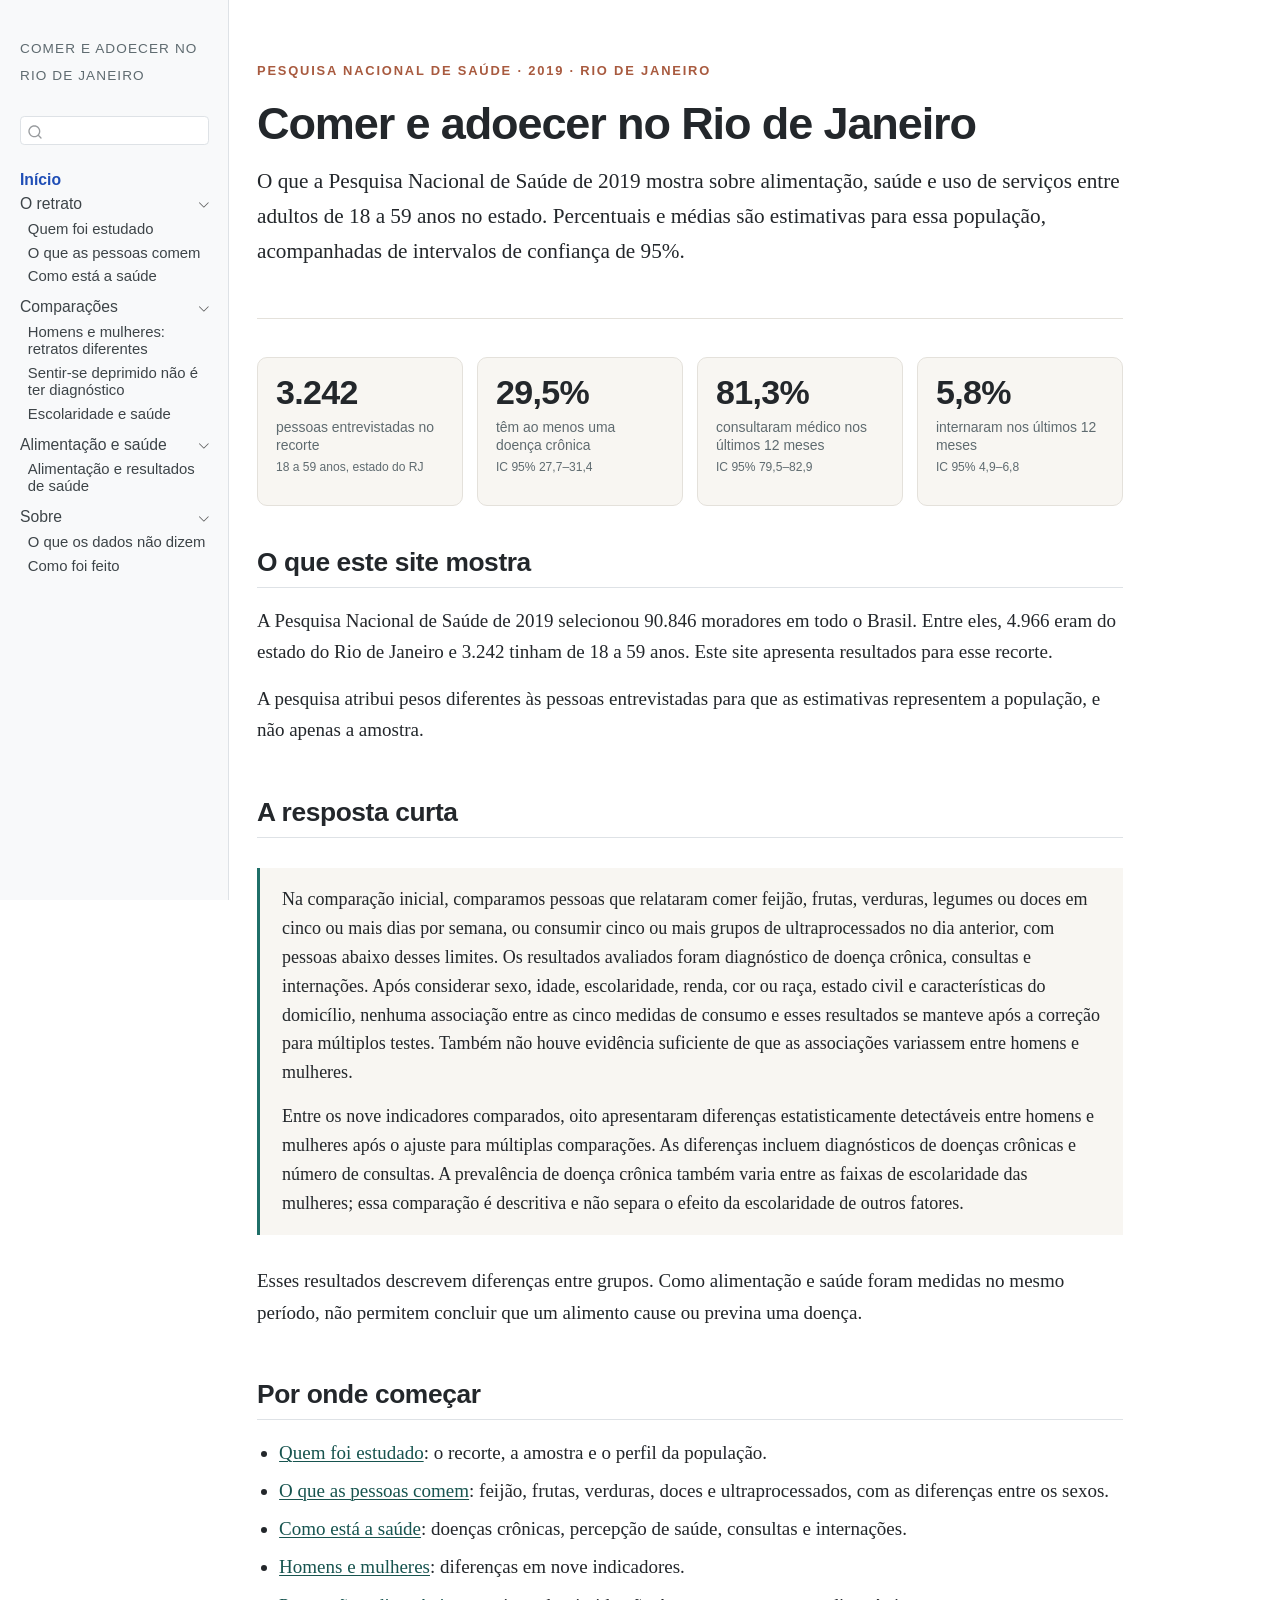
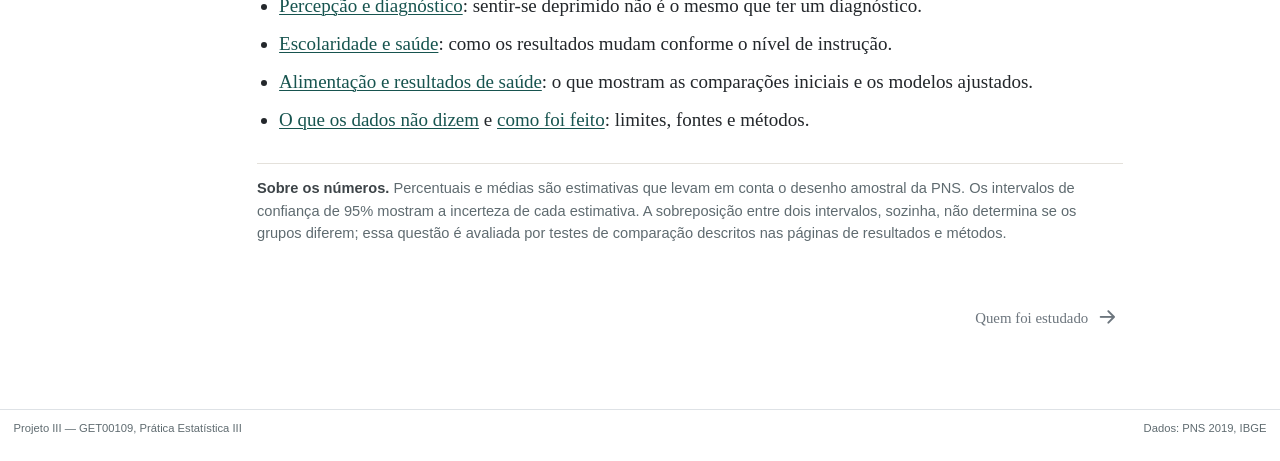
==== index.html @ d0569495 "Built site for gh-pages" ====
<!DOCTYPE html>
<html xmlns="http://www.w3.org/1999/xhtml" lang="pt-BR" xml:lang="pt-BR"><head>

<meta charset="utf-8">
<meta name="generator" content="quarto-1.10.18">

<meta name="viewport" content="width=device-width, initial-scale=1.0, user-scalable=yes">


<title>Comer e adoecer no Rio de Janeiro</title>
<style>
/* Default styles provided by pandoc.
** See https://pandoc.org/MANUAL.html#variables-for-html for config info.
*/
span.smallcaps{font-variant: small-caps;}
div.columns{display: flex; gap: 1.5em;}
div.column{flex: auto;}
@media screen {
div.columns{gap: min(4vw, 1.5em);}
div.column{overflow-x: auto;}
}
div.hanging-indent{margin-left: 1.5em; text-indent: -1.5em;}
ul.task-list{list-style: none;}
ul.task-list li input[type="checkbox"] {
  width: 0.8em;
  margin: 0 0.8em 0.2em -1em; /* quarto-specific, see https://github.com/quarto-dev/quarto-cli/issues/4556 */ 
  vertical-align: middle;
}
</style>


<script src="site_libs/quarto-nav/quarto-nav.js"></script>
<script src="site_libs/quarto-nav/headroom.min.js"></script>
<script src="site_libs/clipboard/clipboard.min.js"></script>
<script src="site_libs/quarto-search/autocomplete.umd.js"></script>
<script src="site_libs/quarto-search/fuse.min.js"></script>
<script src="site_libs/quarto-search/quarto-search.js"></script>
<meta name="quarto:offset" content="./">
<link href="./quem-foi-estudado.html" rel="next">
<script src="site_libs/quarto-html/quarto.js" type="module"></script>
<script src="site_libs/quarto-html/tabsets/tabsets.js" type="module"></script>
<script src="site_libs/quarto-html/popper.min.js"></script>
<script src="site_libs/quarto-html/tippy.umd.min.js"></script>
<script src="site_libs/quarto-html/anchor.min.js"></script>
<link href="site_libs/quarto-html/tippy.css" rel="stylesheet">
<link href="site_libs/quarto-html/quarto-syntax-highlighting-64a204ab8560d761af7679ceaba22944.css" rel="stylesheet" id="quarto-text-highlighting-styles">
<script src="site_libs/bootstrap/bootstrap.min.js"></script>
<link href="site_libs/bootstrap/bootstrap-icons.css" rel="stylesheet">
<link href="site_libs/bootstrap/bootstrap-2c353fb1ee9795f3e46801e7bd733d82.min.css" rel="stylesheet" append-hash="true" id="quarto-bootstrap" data-mode="light">
<script id="quarto-search-options" type="application/json">{
  "location": "sidebar",
  "copy-button": false,
  "collapse-after": 3,
  "panel-placement": "start",
  "type": "textbox",
  "limit": 50,
  "keyboard-shortcut": [
    "f",
    "/",
    "s"
  ],
  "show-item-context": false,
  "language": {
    "search-no-results-text": "Nenhum resultado",
    "search-matching-documents-text": "documentos correspondentes",
    "search-copy-link-title": "Copiar link para a busca",
    "search-hide-matches-text": "Esconder correspondências adicionais",
    "search-more-match-text": "mais correspondência neste documento",
    "search-more-matches-text": "mais correspondências neste documento",
    "search-clear-button-title": "Limpar",
    "search-text-placeholder": "",
    "search-detached-cancel-button-title": "Cancelar",
    "search-submit-button-title": "Enviar",
    "search-label": "Procurar"
  }
}</script>
<style>html{ scroll-behavior: smooth; }</style>
<style>#title-block-header { display: none; }</style>
<meta name="description" content="Resultados da PNS 2019 para adultos de 18 a 59 anos no Rio de Janeiro, em linguagem acessível.">
<meta property="og:title" content="Comer e adoecer no Rio de Janeiro">
<meta property="og:description" content="O que a Pesquisa Nacional de Saúde de 2019 mostra sobre alimentação, doenças e uso de serviços entre adultos de 18 a 59 anos no estado do Rio de Janeiro.">
<meta property="og:type" content="website">
<meta property="og:url" content="https://grugg8.github.io/saude-e-alimentacao-rj/">


<link rel="stylesheet" href="styles.css">
</head>

<body class="nav-sidebar docked fullcontent quarto-light">

<div id="quarto-search-results"></div>
  <header id="quarto-header" class="headroom fixed-top">
  <nav class="quarto-secondary-nav">
    <div class="container-fluid d-flex">
      <button type="button" class="quarto-btn-toggle btn" data-bs-toggle="collapse" role="button" data-bs-target=".quarto-sidebar-collapse-item" aria-controls="quarto-sidebar" aria-expanded="false" aria-label="Alternar barra lateral" onclick="if (window.quartoToggleHeadroom) { window.quartoToggleHeadroom(); }">
        <i class="bi bi-layout-text-sidebar-reverse"></i>
      </button>
        <a class="flex-grow-1 no-decor" role="navigation" data-bs-toggle="collapse" data-bs-target=".quarto-sidebar-collapse-item" aria-controls="quarto-sidebar" aria-expanded="false" aria-label="Alternar barra lateral" onclick="if (window.quartoToggleHeadroom) { window.quartoToggleHeadroom(); }">      
          <h1 class="quarto-secondary-nav-title">Comer e adoecer no Rio de Janeiro</h1>
        </a>     
      <button type="button" class="btn quarto-search-button" aria-label="Procurar" onclick="window.quartoOpenSearch();">
        <i class="bi bi-search"></i>
      </button>
    </div>
  </nav>
</header>
<!-- content -->
<div id="quarto-content" class="quarto-container page-columns page-rows-contents page-layout-article">
<!-- sidebar -->
  <nav id="quarto-sidebar" class="sidebar collapse collapse-horizontal quarto-sidebar-collapse-item sidebar-navigation docked overflow-auto">
    <div class="pt-lg-2 mt-2 text-left sidebar-header">
    <div class="sidebar-title mb-0 py-0">
      <a href="./">Comer e adoecer no Rio de Janeiro</a> 
    </div>
      </div>
        <div class="mt-2 flex-shrink-0 align-items-center">
        <div class="sidebar-search">
        <div id="quarto-search" class="" title="Procurar"></div>
        </div>
        </div>
    <div class="sidebar-menu-container"> 
    <ul class="list-unstyled mt-1">
        <li class="sidebar-item">
  <div class="sidebar-item-container"> 
  <a href="./index.html" class="sidebar-item-text sidebar-link active">
 <span class="menu-text">Início</span></a>
  </div>
</li>
        <li class="sidebar-item sidebar-item-section">
      <div class="sidebar-item-container"> 
            <a class="sidebar-item-text sidebar-link text-start" data-bs-toggle="collapse" data-bs-target="#quarto-sidebar-section-1" role="navigation" aria-expanded="true">
 <span class="menu-text">O retrato</span></a>
          <a class="sidebar-item-toggle text-start" data-bs-toggle="collapse" data-bs-target="#quarto-sidebar-section-1" role="navigation" aria-expanded="true" aria-label="Alternar seção">
            <i class="bi bi-chevron-right ms-2"></i>
          </a> 
      </div>
      <ul id="quarto-sidebar-section-1" class="collapse list-unstyled sidebar-section depth1 show">  
          <li class="sidebar-item">
  <div class="sidebar-item-container"> 
  <a href="./quem-foi-estudado.html" class="sidebar-item-text sidebar-link">
 <span class="menu-text">Quem foi estudado</span></a>
  </div>
</li>
          <li class="sidebar-item">
  <div class="sidebar-item-container"> 
  <a href="./alimentacao.html" class="sidebar-item-text sidebar-link">
 <span class="menu-text">O que as pessoas comem</span></a>
  </div>
</li>
          <li class="sidebar-item">
  <div class="sidebar-item-container"> 
  <a href="./saude.html" class="sidebar-item-text sidebar-link">
 <span class="menu-text">Como está a saúde</span></a>
  </div>
</li>
      </ul>
  </li>
        <li class="sidebar-item sidebar-item-section">
      <div class="sidebar-item-container"> 
            <a class="sidebar-item-text sidebar-link text-start" data-bs-toggle="collapse" data-bs-target="#quarto-sidebar-section-2" role="navigation" aria-expanded="true">
 <span class="menu-text">Comparações</span></a>
          <a class="sidebar-item-toggle text-start" data-bs-toggle="collapse" data-bs-target="#quarto-sidebar-section-2" role="navigation" aria-expanded="true" aria-label="Alternar seção">
            <i class="bi bi-chevron-right ms-2"></i>
          </a> 
      </div>
      <ul id="quarto-sidebar-section-2" class="collapse list-unstyled sidebar-section depth1 show">  
          <li class="sidebar-item">
  <div class="sidebar-item-container"> 
  <a href="./homens-mulheres.html" class="sidebar-item-text sidebar-link">
 <span class="menu-text">Homens e mulheres: retratos diferentes</span></a>
  </div>
</li>
          <li class="sidebar-item">
  <div class="sidebar-item-container"> 
  <a href="./percepcao.html" class="sidebar-item-text sidebar-link">
 <span class="menu-text">Sentir-se deprimido não é ter diagnóstico</span></a>
  </div>
</li>
          <li class="sidebar-item">
  <div class="sidebar-item-container"> 
  <a href="./desigualdade.html" class="sidebar-item-text sidebar-link">
 <span class="menu-text">Escolaridade e saúde</span></a>
  </div>
</li>
      </ul>
  </li>
        <li class="sidebar-item sidebar-item-section">
      <div class="sidebar-item-container"> 
            <a class="sidebar-item-text sidebar-link text-start" data-bs-toggle="collapse" data-bs-target="#quarto-sidebar-section-3" role="navigation" aria-expanded="true">
 <span class="menu-text">Alimentação e saúde</span></a>
          <a class="sidebar-item-toggle text-start" data-bs-toggle="collapse" data-bs-target="#quarto-sidebar-section-3" role="navigation" aria-expanded="true" aria-label="Alternar seção">
            <i class="bi bi-chevron-right ms-2"></i>
          </a> 
      </div>
      <ul id="quarto-sidebar-section-3" class="collapse list-unstyled sidebar-section depth1 show">  
          <li class="sidebar-item">
  <div class="sidebar-item-container"> 
  <a href="./alimentacao-e-saude.html" class="sidebar-item-text sidebar-link">
 <span class="menu-text">Alimentação e resultados de saúde</span></a>
  </div>
</li>
      </ul>
  </li>
        <li class="sidebar-item sidebar-item-section">
      <div class="sidebar-item-container"> 
            <a class="sidebar-item-text sidebar-link text-start" data-bs-toggle="collapse" data-bs-target="#quarto-sidebar-section-4" role="navigation" aria-expanded="true">
 <span class="menu-text">Sobre</span></a>
          <a class="sidebar-item-toggle text-start" data-bs-toggle="collapse" data-bs-target="#quarto-sidebar-section-4" role="navigation" aria-expanded="true" aria-label="Alternar seção">
            <i class="bi bi-chevron-right ms-2"></i>
          </a> 
      </div>
      <ul id="quarto-sidebar-section-4" class="collapse list-unstyled sidebar-section depth1 show">  
          <li class="sidebar-item">
  <div class="sidebar-item-container"> 
  <a href="./limites.html" class="sidebar-item-text sidebar-link">
 <span class="menu-text">O que os dados não dizem</span></a>
  </div>
</li>
          <li class="sidebar-item">
  <div class="sidebar-item-container"> 
  <a href="./metodos.html" class="sidebar-item-text sidebar-link">
 <span class="menu-text">Como foi feito</span></a>
  </div>
</li>
      </ul>
  </li>
    </ul>
    </div>
</nav>
<div id="quarto-sidebar-glass" class="quarto-sidebar-collapse-item" data-bs-toggle="collapse" data-bs-target=".quarto-sidebar-collapse-item"></div>
<!-- margin-sidebar -->
    
<!-- main -->
<main class="content" id="quarto-document-content">

<header id="title-block-header" class="quarto-title-block default">
<div class="quarto-title">
<h1 class="title d-none d-lg-block">Comer e adoecer no Rio de Janeiro</h1>
</div>



<div class="quarto-title-meta">

    
  
    
  </div>
  


</header>


<div class="hero">
<p><span class="kicker">Pesquisa Nacional de Saúde · 2019 · Rio de Janeiro</span></p>
<section id="comer-e-adoecer-no-rio-de-janeiro" class="level1">
<h1>Comer e adoecer no Rio de Janeiro</h1>
<p><span class="lead">O que a Pesquisa Nacional de Saúde de 2019 mostra sobre alimentação, saúde e uso de serviços entre adultos de 18 a 59 anos no estado. Percentuais e médias são estimativas para essa população, acompanhadas de intervalos de confiança de 95%.</span></p>
</section>
</div>
<div class="cartoes">
<div class="cartao">
<p><span class="valor">3.242</span> <span class="rotulo">pessoas entrevistadas no recorte</span> <span class="fonte">18 a 59 anos, estado do RJ</span></p>
</div>
<div class="cartao">
<p><span class="valor">29,5%</span> <span class="rotulo">têm ao menos uma doença crônica</span> <span class="fonte">IC 95% 27,7–31,4</span></p>
</div>
<div class="cartao">
<p><span class="valor">81,3%</span> <span class="rotulo">consultaram médico nos últimos 12 meses</span> <span class="fonte">IC 95% 79,5–82,9</span></p>
</div>
<div class="cartao">
<p><span class="valor">5,8%</span> <span class="rotulo">internaram nos últimos 12 meses</span> <span class="fonte">IC 95% 4,9–6,8</span></p>
</div>
</div>
<section id="o-que-este-site-mostra" class="level2">
<h2 class="anchored" data-anchor-id="o-que-este-site-mostra">O que este site mostra</h2>
<p>A Pesquisa Nacional de Saúde de 2019 selecionou 90.846 moradores em todo o Brasil. Entre eles, 4.966 eram do estado do Rio de Janeiro e 3.242 tinham de 18 a 59 anos. Este site apresenta resultados para esse recorte.</p>
<p>A pesquisa atribui pesos diferentes às pessoas entrevistadas para que as estimativas representem a população, e não apenas a amostra.</p>
</section>
<section id="a-resposta-curta" class="level2">
<h2 class="anchored" data-anchor-id="a-resposta-curta">A resposta curta</h2>
<div class="destaque">
<p>Na comparação inicial, comparamos pessoas que relataram comer feijão, frutas, verduras, legumes ou doces em cinco ou mais dias por semana, ou consumir cinco ou mais grupos de ultraprocessados no dia anterior, com pessoas abaixo desses limites. Os resultados avaliados foram diagnóstico de doença crônica, consultas e internações. Após considerar sexo, idade, escolaridade, renda, cor ou raça, estado civil e características do domicílio, nenhuma associação entre as cinco medidas de consumo e esses resultados se manteve após a correção para múltiplos testes. Também não houve evidência suficiente de que as associações variassem entre homens e mulheres.</p>
<p>Entre os nove indicadores comparados, oito apresentaram diferenças estatisticamente detectáveis entre homens e mulheres após o ajuste para múltiplas comparações. As diferenças incluem diagnósticos de doenças crônicas e número de consultas. A prevalência de doença crônica também varia entre as faixas de escolaridade das mulheres; essa comparação é descritiva e não separa o efeito da escolaridade de outros fatores.</p>
</div>
<p>Esses resultados descrevem diferenças entre grupos. Como alimentação e saúde foram medidas no mesmo período, não permitem concluir que um alimento cause ou previna uma doença.</p>
</section>
<section id="por-onde-começar" class="level2">
<h2 class="anchored" data-anchor-id="por-onde-começar">Por onde começar</h2>
<ul>
<li><strong><a href="./quem-foi-estudado.html">Quem foi estudado</a></strong>: o recorte, a amostra e o perfil da população.</li>
<li><strong><a href="./alimentacao.html">O que as pessoas comem</a></strong>: feijão, frutas, verduras, doces e ultraprocessados, com as diferenças entre os sexos.</li>
<li><strong><a href="./saude.html">Como está a saúde</a></strong>: doenças crônicas, percepção de saúde, consultas e internações.</li>
<li><strong><a href="./homens-mulheres.html">Homens e mulheres</a></strong>: diferenças em nove indicadores.</li>
<li><strong><a href="./percepcao.html">Percepção e diagnóstico</a></strong>: sentir-se deprimido não é o mesmo que ter um diagnóstico.</li>
<li><strong><a href="./desigualdade.html">Escolaridade e saúde</a></strong>: como os resultados mudam conforme o nível de instrução.</li>
<li><strong><a href="./alimentacao-e-saude.html">Alimentação e resultados de saúde</a></strong>: o que mostram as comparações iniciais e os modelos ajustados.</li>
<li><strong><a href="./limites.html">O que os dados não dizem</a></strong> e <strong><a href="./metodos.html">como foi feito</a></strong>: limites, fontes e métodos.</li>
</ul>
<div class="nota">
<p><strong>Sobre os números.</strong> Percentuais e médias são estimativas que levam em conta o desenho amostral da PNS. Os intervalos de confiança de 95% mostram a incerteza de cada estimativa. A sobreposição entre dois intervalos, sozinha, não determina se os grupos diferem; essa questão é avaliada por testes de comparação descritos nas páginas de resultados e métodos.</p>
</div>


</section>

</main> <!-- /main -->
<script id="quarto-html-after-body" type="application/javascript">
  window.document.addEventListener("DOMContentLoaded", function (event) {
    const icon = "";
    const anchorJS = new window.AnchorJS();
    anchorJS.options = {
      placement: 'right',
      icon: icon
    };
    anchorJS.add('.anchored');
    const isCodeAnnotation = (el) => {
      for (const clz of el.classList) {
        if (clz.startsWith('code-annotation-')) {                     
          return true;
        }
      }
      return false;
    }
    const onCopySuccess = function(e) {
      // button target
      const button = e.trigger;
      // don't keep focus
      button.blur();
      // flash "checked"
      button.classList.add('code-copy-button-checked');
      var currentTitle = button.getAttribute("title");
      button.setAttribute("title", "Copiada");
      let tooltip;
      if (window.bootstrap) {
        button.setAttribute("data-bs-toggle", "tooltip");
        button.setAttribute("data-bs-placement", "left");
        button.setAttribute("data-bs-title", "Copiada");
        tooltip = new bootstrap.Tooltip(button, 
          { trigger: "manual", 
            customClass: "code-copy-button-tooltip",
            offset: [0, -8]});
        tooltip.show();    
      }
      setTimeout(function() {
        if (tooltip) {
          tooltip.hide();
          button.removeAttribute("data-bs-title");
          button.removeAttribute("data-bs-toggle");
          button.removeAttribute("data-bs-placement");
        }
        button.setAttribute("title", currentTitle);
        button.classList.remove('code-copy-button-checked');
      }, 1000);
      // clear code selection
      e.clearSelection();
    }
    const getTextToCopy = function(trigger) {
      const outerScaffold = trigger.parentElement.cloneNode(true);
      const codeEl = outerScaffold.querySelector('code');
      for (const childEl of codeEl.children) {
        if (isCodeAnnotation(childEl)) {
          childEl.remove();
        }
      }
      return codeEl.innerText;
    }
    const clipboard = new window.ClipboardJS('.code-copy-button:not([data-in-quarto-modal])', {
      text: getTextToCopy
    });
    clipboard.on('success', onCopySuccess);
    if (window.document.getElementById('quarto-embedded-source-code-modal')) {
      const clipboardModal = new window.ClipboardJS('.code-copy-button[data-in-quarto-modal]', {
        text: getTextToCopy,
        container: window.document.getElementById('quarto-embedded-source-code-modal')
      });
      clipboardModal.on('success', onCopySuccess);
    }
      var localhostRegex = new RegExp(/^(?:http|https):\/\/localhost\:?[0-9]*\//);
      var mailtoRegex = new RegExp(/^mailto:/);
        var filterRegex = new RegExp("https:\/\/grugg8\.github\.io\/saude-e-alimentacao-rj\/");
      var isInternal = (href) => {
          return filterRegex.test(href) || localhostRegex.test(href) || mailtoRegex.test(href);
      }
      // Inspect non-navigation links and adorn them if external
     var links = window.document.querySelectorAll('a[href]:not(.nav-link):not(.navbar-brand):not(.toc-action):not(.sidebar-link):not(.sidebar-item-toggle):not(.pagination-link):not(.no-external):not([aria-hidden]):not(.dropdown-item):not(.quarto-navigation-tool):not(.about-link)');
      for (var i=0; i<links.length; i++) {
        const link = links[i];
        if (!isInternal(link.href)) {
          // undo the damage that might have been done by quarto-nav.js in the case of
          // links that we want to consider external
          if (link.dataset.originalHref !== undefined) {
            link.href = link.dataset.originalHref;
          }
            // target, if specified
            link.setAttribute("target", "_blank");
            if (link.getAttribute("rel") === null) {
              link.setAttribute("rel", "noopener");
            }
        }
      }
    function tippyHover(el, contentFn, onTriggerFn, onUntriggerFn) {
      const config = {
        allowHTML: true,
        maxWidth: 500,
        delay: 100,
        arrow: false,
        appendTo: function(el) {
            return el.parentElement;
        },
        interactive: true,
        interactiveBorder: 10,
        theme: 'quarto',
        placement: 'bottom-start',
      };
      if (contentFn) {
        config.content = contentFn;
      }
      if (onTriggerFn) {
        config.onTrigger = onTriggerFn;
      }
      if (onUntriggerFn) {
        config.onUntrigger = onUntriggerFn;
      }
      window.tippy(el, config); 
    }
    const noterefs = window.document.querySelectorAll('a[role="doc-noteref"]');
    for (var i=0; i<noterefs.length; i++) {
      const ref = noterefs[i];
      tippyHover(ref, function() {
        // use id or data attribute instead here
        let href = ref.getAttribute('data-footnote-href') || ref.getAttribute('href');
        try { href = new URL(href).hash; } catch {}
        const id = href.replace(/^#\/?/, "");
        const note = window.document.getElementById(id);
        if (note) {
          return note.innerHTML;
        } else {
          return "";
        }
      });
    }
    const xrefs = window.document.querySelectorAll('a.quarto-xref');
    const processXRef = (id, note) => {
      // Strip column container classes
      const stripColumnClz = (el) => {
        el.classList.remove("page-full", "page-columns");
        if (el.children) {
          for (const child of el.children) {
            stripColumnClz(child);
          }
        }
      }
      stripColumnClz(note)
      if (id === null || id.startsWith('sec-')) {
        // Special case sections, only their first couple elements
        const container = document.createElement("div");
        if (note.children && note.children.length > 2) {
          container.appendChild(note.children[0].cloneNode(true));
          for (let i = 1; i < note.children.length; i++) {
            const child = note.children[i];
            if (child.tagName === "P" && child.innerText === "") {
              continue;
            } else {
              container.appendChild(child.cloneNode(true));
              break;
            }
          }
          if (window.Quarto?.typesetMath) {
            window.Quarto.typesetMath(container);
          }
          return container.innerHTML
        } else {
          if (window.Quarto?.typesetMath) {
            window.Quarto.typesetMath(note);
          }
          return note.innerHTML;
        }
      } else {
        // Remove any anchor links if they are present
        const anchorLink = note.querySelector('a.anchorjs-link');
        if (anchorLink) {
          anchorLink.remove();
        }
        if (window.Quarto?.typesetMath) {
          window.Quarto.typesetMath(note);
        }
        if (note.classList.contains("callout")) {
          return note.outerHTML;
        } else {
          return note.innerHTML;
        }
      }
    }
    for (var i=0; i<xrefs.length; i++) {
      const xref = xrefs[i];
      tippyHover(xref, undefined, function(instance) {
        instance.disable();
        let url = xref.getAttribute('href');
        let hash = undefined; 
        if (url.startsWith('#')) {
          hash = url;
        } else {
          try { hash = new URL(url).hash; } catch {}
        }
        if (hash) {
          const id = hash.replace(/^#\/?/, "");
          const note = window.document.getElementById(id);
          if (note !== null) {
            try {
              const html = processXRef(id, note.cloneNode(true));
              instance.setContent(html);
            } finally {
              instance.enable();
              instance.show();
            }
          } else {
            // See if we can fetch this
            fetch(url.split('#')[0])
            .then(res => res.text())
            .then(html => {
              const parser = new DOMParser();
              const htmlDoc = parser.parseFromString(html, "text/html");
              const note = htmlDoc.getElementById(id);
              if (note !== null) {
                const html = processXRef(id, note);
                instance.setContent(html);
              } 
            }).finally(() => {
              instance.enable();
              instance.show();
            });
          }
        } else {
          // See if we can fetch a full url (with no hash to target)
          // This is a special case and we should probably do some content thinning / targeting
          fetch(url)
          .then(res => res.text())
          .then(html => {
            const parser = new DOMParser();
            const htmlDoc = parser.parseFromString(html, "text/html");
            const note = htmlDoc.querySelector('main.content');
            if (note !== null) {
              // This should only happen for chapter cross references
              // (since there is no id in the URL)
              // remove the first header
              if (note.children.length > 0 && note.children[0].tagName === "HEADER") {
                note.children[0].remove();
              }
              const html = processXRef(null, note);
              instance.setContent(html);
            } 
          }).finally(() => {
            instance.enable();
            instance.show();
          });
        }
      }, function(instance) {
      });
    }
        let selectedAnnoteEl;
        const selectorForAnnotation = ( cell, annotation) => {
          let cellAttr = 'data-code-cell="' + cell + '"';
          let lineAttr = 'data-code-annotation="' +  annotation + '"';
          const selector = 'span[' + cellAttr + '][' + lineAttr + ']';
          return selector;
        }
        const selectCodeLines = (annoteEl) => {
          const doc = window.document;
          const targetCell = annoteEl.getAttribute("data-target-cell");
          const targetAnnotation = annoteEl.getAttribute("data-target-annotation");
          const annoteSpan = window.document.querySelector(selectorForAnnotation(targetCell, targetAnnotation));
          const lines = annoteSpan.getAttribute("data-code-lines").split(",");
          const lineIds = lines.map((line) => {
            return targetCell + "-" + line;
          })
          let top = null;
          let height = null;
          let parent = null;
          if (lineIds.length > 0) {
              //compute the position of the single el (top and bottom and make a div)
              const el = window.document.getElementById(lineIds[0]);
              top = el.offsetTop;
              height = el.offsetHeight;
              parent = el.parentElement.parentElement;
            if (lineIds.length > 1) {
              const lastEl = window.document.getElementById(lineIds[lineIds.length - 1]);
              const bottom = lastEl.offsetTop + lastEl.offsetHeight;
              height = bottom - top;
            }
            if (top !== null && height !== null && parent !== null) {
              // cook up a div (if necessary) and position it 
              let div = window.document.getElementById("code-annotation-line-highlight");
              if (div === null) {
                div = window.document.createElement("div");
                div.setAttribute("id", "code-annotation-line-highlight");
                div.style.position = 'absolute';
                parent.appendChild(div);
              }
              div.style.top = top - 2 + "px";
              div.style.height = height + 4 + "px";
              div.style.left = 0;
              let gutterDiv = window.document.getElementById("code-annotation-line-highlight-gutter");
              if (gutterDiv === null) {
                gutterDiv = window.document.createElement("div");
                gutterDiv.setAttribute("id", "code-annotation-line-highlight-gutter");
                gutterDiv.style.position = 'absolute';
                const codeCell = window.document.getElementById(targetCell);
                const gutter = codeCell.querySelector('.code-annotation-gutter');
                gutter.appendChild(gutterDiv);
              }
              gutterDiv.style.top = top - 2 + "px";
              gutterDiv.style.height = height + 4 + "px";
            }
            selectedAnnoteEl = annoteEl;
          }
        };
        const unselectCodeLines = () => {
          const elementsIds = ["code-annotation-line-highlight", "code-annotation-line-highlight-gutter"];
          elementsIds.forEach((elId) => {
            const div = window.document.getElementById(elId);
            if (div) {
              div.remove();
            }
          });
          selectedAnnoteEl = undefined;
        };
          // Handle positioning of the toggle
      window.addEventListener(
        "resize",
        throttle(() => {
          elRect = undefined;
          if (selectedAnnoteEl) {
            selectCodeLines(selectedAnnoteEl);
          }
        }, 10)
      );
      function throttle(fn, ms) {
      let throttle = false;
      let timer;
        return (...args) => {
          if(!throttle) { // first call gets through
              fn.apply(this, args);
              throttle = true;
          } else { // all the others get throttled
              if(timer) clearTimeout(timer); // cancel #2
              timer = setTimeout(() => {
                fn.apply(this, args);
                timer = throttle = false;
              }, ms);
          }
        };
      }
        // Attach click handler to the DT
        const annoteDls = window.document.querySelectorAll('dt[data-target-cell]');
        for (const annoteDlNode of annoteDls) {
          annoteDlNode.addEventListener('click', (event) => {
            const clickedEl = event.target;
            if (clickedEl !== selectedAnnoteEl) {
              unselectCodeLines();
              const activeEl = window.document.querySelector('dt[data-target-cell].code-annotation-active');
              if (activeEl) {
                activeEl.classList.remove('code-annotation-active');
              }
              selectCodeLines(clickedEl);
              clickedEl.classList.add('code-annotation-active');
            } else {
              // Unselect the line
              unselectCodeLines();
              clickedEl.classList.remove('code-annotation-active');
            }
          });
        }
    const findCites = (el) => {
      const parentEl = el.parentElement;
      if (parentEl) {
        const cites = parentEl.dataset.cites;
        if (cites) {
          return {
            el,
            cites: cites.split(' ')
          };
        } else {
          return findCites(el.parentElement)
        }
      } else {
        return undefined;
      }
    };
    var bibliorefs = window.document.querySelectorAll('a[role="doc-biblioref"]');
    for (var i=0; i<bibliorefs.length; i++) {
      const ref = bibliorefs[i];
      const citeInfo = findCites(ref);
      if (citeInfo) {
        tippyHover(citeInfo.el, function() {
          var popup = window.document.createElement('div');
          citeInfo.cites.forEach(function(cite) {
            var citeDiv = window.document.createElement('div');
            citeDiv.classList.add('hanging-indent');
            citeDiv.classList.add('csl-entry');
            var biblioDiv = window.document.getElementById('ref-' + cite);
            if (biblioDiv) {
              citeDiv.innerHTML = biblioDiv.innerHTML;
            }
            popup.appendChild(citeDiv);
          });
          return popup.innerHTML;
        });
      }
    }
  });
  </script>
<nav class="page-navigation">
  <div class="nav-page nav-page-previous">
  </div>
  <div class="nav-page nav-page-next">
      <a href="./quem-foi-estudado.html" class="pagination-link" aria-label="Quem foi estudado">
        <span class="nav-page-text">Quem foi estudado</span> <i class="bi bi-arrow-right-short"></i>
      </a>
  </div>
</nav>
</div> <!-- /content -->
<footer class="footer">
  <div class="nav-footer">
    <div class="nav-footer-left">
<p>Projeto III — GET00109, Prática Estatística III</p>
</div>   
    <div class="nav-footer-center">
      &nbsp;
    </div>
    <div class="nav-footer-right">
<p>Dados: PNS 2019, IBGE</p>
</div>
  </div>
</footer>
<script src="assets/tabelas.js"></script>




<script src="site_libs/quarto-html/zenscroll-min.js"></script>
</body></html>
---- site_libs/quarto-html/tippy.css ----
.tippy-box[data-animation=fade][data-state=hidden]{opacity:0}[data-tippy-root]{max-width:calc(100vw - 10px)}.tippy-box{position:relative;background-color:#333;color:#fff;border-radius:4px;font-size:14px;line-height:1.4;white-space:normal;outline:0;transition-property:transform,visibility,opacity}.tippy-box[data-placement^=top]>.tippy-arrow{bottom:0}.tippy-box[data-placement^=top]>.tippy-arrow:before{bottom:-7px;left:0;border-width:8px 8px 0;border-top-color:initial;transform-origin:center top}.tippy-box[data-placement^=bottom]>.tippy-arrow{top:0}.tippy-box[data-placement^=bottom]>.tippy-arrow:before{top:-7px;left:0;border-width:0 8px 8px;border-bottom-color:initial;transform-origin:center bottom}.tippy-box[data-placement^=left]>.tippy-arrow{right:0}.tippy-box[data-placement^=left]>.tippy-arrow:before{border-width:8px 0 8px 8px;border-left-color:initial;right:-7px;transform-origin:center left}.tippy-box[data-placement^=right]>.tippy-arrow{left:0}.tippy-box[data-placement^=right]>.tippy-arrow:before{left:-7px;border-width:8px 8px 8px 0;border-right-color:initial;transform-origin:center right}.tippy-box[data-inertia][data-state=visible]{transition-timing-function:cubic-bezier(.54,1.5,.38,1.11)}.tippy-arrow{width:16px;height:16px;color:#333}.tippy-arrow:before{content:"";position:absolute;border-color:transparent;border-style:solid}.tippy-content{position:relative;padding:5px 9px;z-index:1}
---- site_libs/quarto-html/quarto-syntax-highlighting-64a204ab8560d761af7679ceaba22944.css ----
/* quarto syntax highlight colors */
:root {
  --quarto-hl-ot-color: #003B4F;
  --quarto-hl-at-color: #657422;
  --quarto-hl-ss-color: #20794D;
  --quarto-hl-an-color: #5E5E5E;
  --quarto-hl-fu-color: #4758AB;
  --quarto-hl-st-color: #20794D;
  --quarto-hl-cf-color: #003B4F;
  --quarto-hl-op-color: #5E5E5E;
  --quarto-hl-er-color: #AD0000;
  --quarto-hl-bn-color: #AD0000;
  --quarto-hl-al-color: #AD0000;
  --quarto-hl-va-color: #111111;
  --quarto-hl-bu-color: inherit;
  --quarto-hl-ex-color: inherit;
  --quarto-hl-pp-color: #AD0000;
  --quarto-hl-in-color: #5E5E5E;
  --quarto-hl-vs-color: #20794D;
  --quarto-hl-wa-color: #5E5E5E;
  --quarto-hl-do-color: #5E5E5E;
  --quarto-hl-im-color: #00769E;
  --quarto-hl-ch-color: #20794D;
  --quarto-hl-dt-color: #AD0000;
  --quarto-hl-fl-color: #AD0000;
  --quarto-hl-co-color: #5E5E5E;
  --quarto-hl-cv-color: #5E5E5E;
  --quarto-hl-cn-color: #8f5902;
  --quarto-hl-sc-color: #5E5E5E;
  --quarto-hl-dv-color: #AD0000;
  --quarto-hl-kw-color: #003B4F;
}

/* other quarto variables */
:root {
  --quarto-font-monospace: SFMono-Regular, Menlo, Monaco, Consolas, "Liberation Mono", "Courier New", monospace;
}

/* syntax highlight based on Pandoc's rules */
pre > code.sourceCode > span {
  color: #003B4F;
}

code.sourceCode > span {
  color: #003B4F;
}

div.sourceCode,
div.sourceCode pre.sourceCode {
  color: #003B4F;
}

/* Normal */
code span {
  color: #003B4F;
}

/* Alert */
code span.al {
  color: #AD0000;
  font-style: inherit;
}

/* Annotation */
code span.an {
  color: #5E5E5E;
  font-style: inherit;
}

/* Attribute */
code span.at {
  color: #657422;
  font-style: inherit;
}

/* BaseN */
code span.bn {
  color: #AD0000;
  font-style: inherit;
}

/* BuiltIn */
code span.bu {
  font-style: inherit;
}

/* ControlFlow */
code span.cf {
  color: #003B4F;
  font-weight: bold;
  font-style: inherit;
}

/* Char */
code span.ch {
  color: #20794D;
  font-style: inherit;
}

/* Constant */
code span.cn {
  color: #8f5902;
  font-style: inherit;
}

/* Comment */
code span.co {
  color: #5E5E5E;
  font-style: inherit;
}

/* CommentVar */
code span.cv {
  color: #5E5E5E;
  font-style: italic;
}

/* Documentation */
code span.do {
  color: #5E5E5E;
  font-style: italic;
}

/* DataType */
code span.dt {
  color: #AD0000;
  font-style: inherit;
}

/* DecVal */
code span.dv {
  color: #AD0000;
  font-style: inherit;
}

/* Error */
code span.er {
  color: #AD0000;
  font-style: inherit;
}

/* Extension */
code span.ex {
  font-style: inherit;
}

/* Float */
code span.fl {
  color: #AD0000;
  font-style: inherit;
}

/* Function */
code span.fu {
  color: #4758AB;
  font-style: inherit;
}

/* Import */
code span.im {
  color: #00769E;
  font-style: inherit;
}

/* Information */
code span.in {
  color: #5E5E5E;
  font-style: inherit;
}

/* Keyword */
code span.kw {
  color: #003B4F;
  font-weight: bold;
  font-style: inherit;
}

/* Operator */
code span.op {
  color: #5E5E5E;
  font-style: inherit;
}

/* Other */
code span.ot {
  color: #003B4F;
  font-style: inherit;
}

/* Preprocessor */
code span.pp {
  color: #AD0000;
  font-style: inherit;
}

/* SpecialChar */
code span.sc {
  color: #5E5E5E;
  font-style: inherit;
}

/* SpecialString */
code span.ss {
  color: #20794D;
  font-style: inherit;
}

/* String */
code span.st {
  color: #20794D;
  font-style: inherit;
}

/* Variable */
code span.va {
  color: #111111;
  font-style: inherit;
}

/* VerbatimString */
code span.vs {
  color: #20794D;
  font-style: inherit;
}

/* Warning */
code span.wa {
  color: #5E5E5E;
  font-style: italic;
}

.prevent-inlining {
  content: "</";
}

/*# sourceMappingURL=9d8d5bb603a83b8298b89080a598c93b.css.map */
---- styles.css ----
/* Página pública — PNS 2019, RJ
   Tipografia do sistema, sem fontes externas e sem dependência de CDN. */

:root {
  --ink: #23272B;
  --ink-soft: #3D4448;
  --muted: #5F6B70;
  --rule: #E4E1DB;
  --paper: #FFFFFF;
  --soft: #F8F6F2;
  --teal: #1F6F68;
  --teal-dark: #17544F;
  --terra: #A85A3F;
  --max: 46rem;
}

body {
  color: var(--ink);
  font-family: Georgia, "Times New Roman", serif;
  font-size: 19px;
  line-height: 1.65;
  background: var(--paper);
}

h1, h2, h3, h4, h5,
.navbar, .sidebar, .quarto-title-meta, figcaption,
.cartao, .legenda, .nota, .destaque .rotulo,
table, .callout, .btn, .nav-tabs, .quarto-title-block .title {
  font-family: "Helvetica Neue", Helvetica, Arial, sans-serif;
}

h1, h2, h3, h4 {
  color: var(--ink);
  letter-spacing: -0.015em;
  line-height: 1.2;
}

h2 {
  font-size: 1.55rem;
  margin-top: 2.6rem;
  padding-top: 0.4rem;
}

h3 {
  font-size: 1.15rem;
  margin-top: 1.9rem;
  color: var(--ink-soft);
}

p { margin-bottom: 0.9rem; }

a {
  color: var(--teal-dark);
  text-decoration: underline;
  text-decoration-thickness: 1px;
  text-underline-offset: 2px;
}

a:hover { color: var(--terra); }

/* Largura de leitura */
#quarto-content { max-width: 1180px; }
main.content { max-width: var(--max); margin-inline: auto; }
#quarto-document-content { max-width: 100%; }
.quarto-title-block { max-width: var(--max); margin-inline: auto; }

/* Cabeçalho / capa */
.hero {
  padding: 1.2rem 0 2rem;
  border-bottom: 1px solid var(--rule);
  margin-bottom: 2.2rem;
}
.hero .kicker {
  font-family: "Helvetica Neue", Helvetica, Arial, sans-serif;
  font-size: 0.76rem;
  letter-spacing: 0.14em;
  text-transform: uppercase;
  font-weight: 600;
  color: var(--terra);
  margin-bottom: 0.5rem;
}
.hero h1 {
  font-size: 2.65rem;
  line-height: 1.08;
  margin: 0 0 0.9rem;
  letter-spacing: -0.025em;
}
.hero p.lead {
  font-size: 1.22rem;
  line-height: 1.55;
  color: var(--ink-soft);
  margin: 0;
}

/* Cartões de indicadores */
.cartoes {
  display: grid;
  grid-template-columns: repeat(auto-fit, minmax(165px, 1fr));
  gap: 14px;
  margin: 1.8rem 0 2rem;
}
.cartoes-sexo .cartoes {
  grid-template-columns: repeat(2, minmax(0, 1fr));
}
.cartao {
  background: var(--soft);
  border: 1px solid var(--rule);
  border-radius: 10px;
  padding: 16px 18px 14px;
}
.cartao .valor {
  display: block;
  font-size: 2rem;
  font-weight: 600;
  letter-spacing: -0.02em;
  line-height: 1.08;
  color: var(--ink);
}
.cartao .rotulo {
  display: block;
  font-size: 0.82rem;
  color: var(--muted);
  line-height: 1.35;
  margin-top: 7px;
}
.cartao .fonte {
  display: block;
  font-size: 0.71rem;
  color: var(--muted);
  line-height: 1.3;
  margin-top: 5px;
}

/* Mensagem principal de uma seção */
.destaque {
  background: var(--soft);
  border-left: 3px solid var(--teal);
  padding: 1rem 1.3rem;
  margin: 1.8rem 0;
  font-size: 1.06rem;
  line-height: 1.6;
}
.destaque p:last-child { margin-bottom: 0; }
.destaque strong { color: var(--ink); }

/* Nota metodológica */
.nota {
  font-size: 0.86rem;
  line-height: 1.55;
  color: var(--muted);
  border-top: 1px solid var(--rule);
  padding-top: 0.8rem;
  margin-top: 1.6rem;
}
.nota strong { color: var(--ink-soft); }

/* Figuras */
figure {
  margin: 2.1rem 0;
}
figure img, figure svg {
  width: 100%;
  height: auto;
  display: block;
}
figcaption {
  font-size: 0.82rem;
  line-height: 1.5;
  color: var(--muted);
  margin-top: 0.65rem;
  padding-top: 0.6rem;
  border-top: 1px solid var(--rule);
}
figcaption strong { color: var(--ink-soft); }

/* Tabelas */
table {
  font-size: 0.85rem;
  line-height: 1.45;
  border-collapse: collapse;
  width: 100%;
  margin: 1.4rem 0 1.8rem;
}
thead th {
  border-bottom: 2px solid var(--ink);
  text-align: left;
  font-weight: 600;
  padding: 0.5rem 0.55rem;
  vertical-align: bottom;
}
tbody td {
  border-bottom: 1px solid var(--rule);
  padding: 0.42rem 0.55rem;
  vertical-align: top;
}
tbody tr:last-child td { border-bottom: 1px solid var(--rule); }
th.num, td.num { text-align: right; font-variant-numeric: tabular-nums; }

.table-responsive, .cell-output { overflow-x: auto; }

/* Tabelas largas rolam dentro da própria caixa no celular. */
.tabela-scroll {
  overflow-x: auto;
  -webkit-overflow-scrolling: touch;
  margin: 1.4rem 0 1.8rem;
  border-bottom: 1px solid var(--rule);
}
.tabela-scroll table { margin: 0; }
.tabela-scroll td:not(:first-child),
.tabela-scroll th:not(:first-child) { white-space: nowrap; }

/* Abas */
.panel-tabset .nav-tabs {
  border-bottom: 1px solid var(--rule);
  margin-bottom: 1rem;
}
.panel-tabset .nav-tabs .nav-link {
  font-size: 0.88rem;
  color: var(--muted);
  border: none;
  border-bottom: 2px solid transparent;
  border-radius: 0;
  padding: 0.5rem 0.9rem;
}
.panel-tabset .nav-tabs .nav-link.active {
  color: var(--ink);
  background: transparent;
  border-bottom-color: var(--teal);
}

/* Callouts mais discretos */
.callout {
  font-size: 0.92rem;
  border-radius: 8px;
}
.callout.callout-style-default > .callout-header {
  font-size: 0.92rem;
  padding: 0.55rem 0.9rem;
}
.callout .callout-body { padding: 0.7rem 0.9rem; }

/* Botão de sumário e navegação */
.sidebar-title { font-size: 0.8rem; letter-spacing: 0.08em; text-transform: uppercase; color: var(--muted); }
.sidebar-item { font-size: 0.88rem; }
.sidebar-item .sidebar-item-text { color: var(--ink-soft); }
.sidebar-item .active { color: var(--teal-dark); font-weight: 600; }
#TOC { font-size: 0.82rem; }
#TOC a { text-decoration: none; color: var(--muted); }
#TOC a.active { color: var(--ink); }

/* Rodapé */
.nav-footer {
  font-family: "Helvetica Neue", Helvetica, Arial, sans-serif;
  font-size: 0.8rem;
  color: var(--muted);
  border-top: 1px solid var(--rule);
  margin-top: 3rem;
}

/* Listas mais legíveis */
ul, ol { padding-left: 1.3rem; }
li { margin-bottom: 0.4rem; }

/* Destaque numérico no texto */
.num {
  font-variant-numeric: tabular-nums;
  white-space: nowrap;
}

/* Sumário lateral da página em telas pequenas */
@media (max-width: 991px) {
  #TOC { display: none; }
}

@media (max-width: 640px) {
  body { font-size: 18px; }
  .hero h1 { font-size: 2rem; }
  .hero p.lead { font-size: 1.08rem; }
  .cartoes { grid-template-columns: 1fr 1fr; gap: 10px; }
  .cartao { padding: 13px 14px 12px; }
  .cartao .valor { font-size: 1.55rem; }
  .cartao .rotulo { font-size: 0.76rem; }
  h2 { font-size: 1.35rem; }
  table { font-size: 0.78rem; }
}

@media print {
  .sidebar, #TOC, .nav-footer { display: none; }
  body { font-size: 11pt; }
}
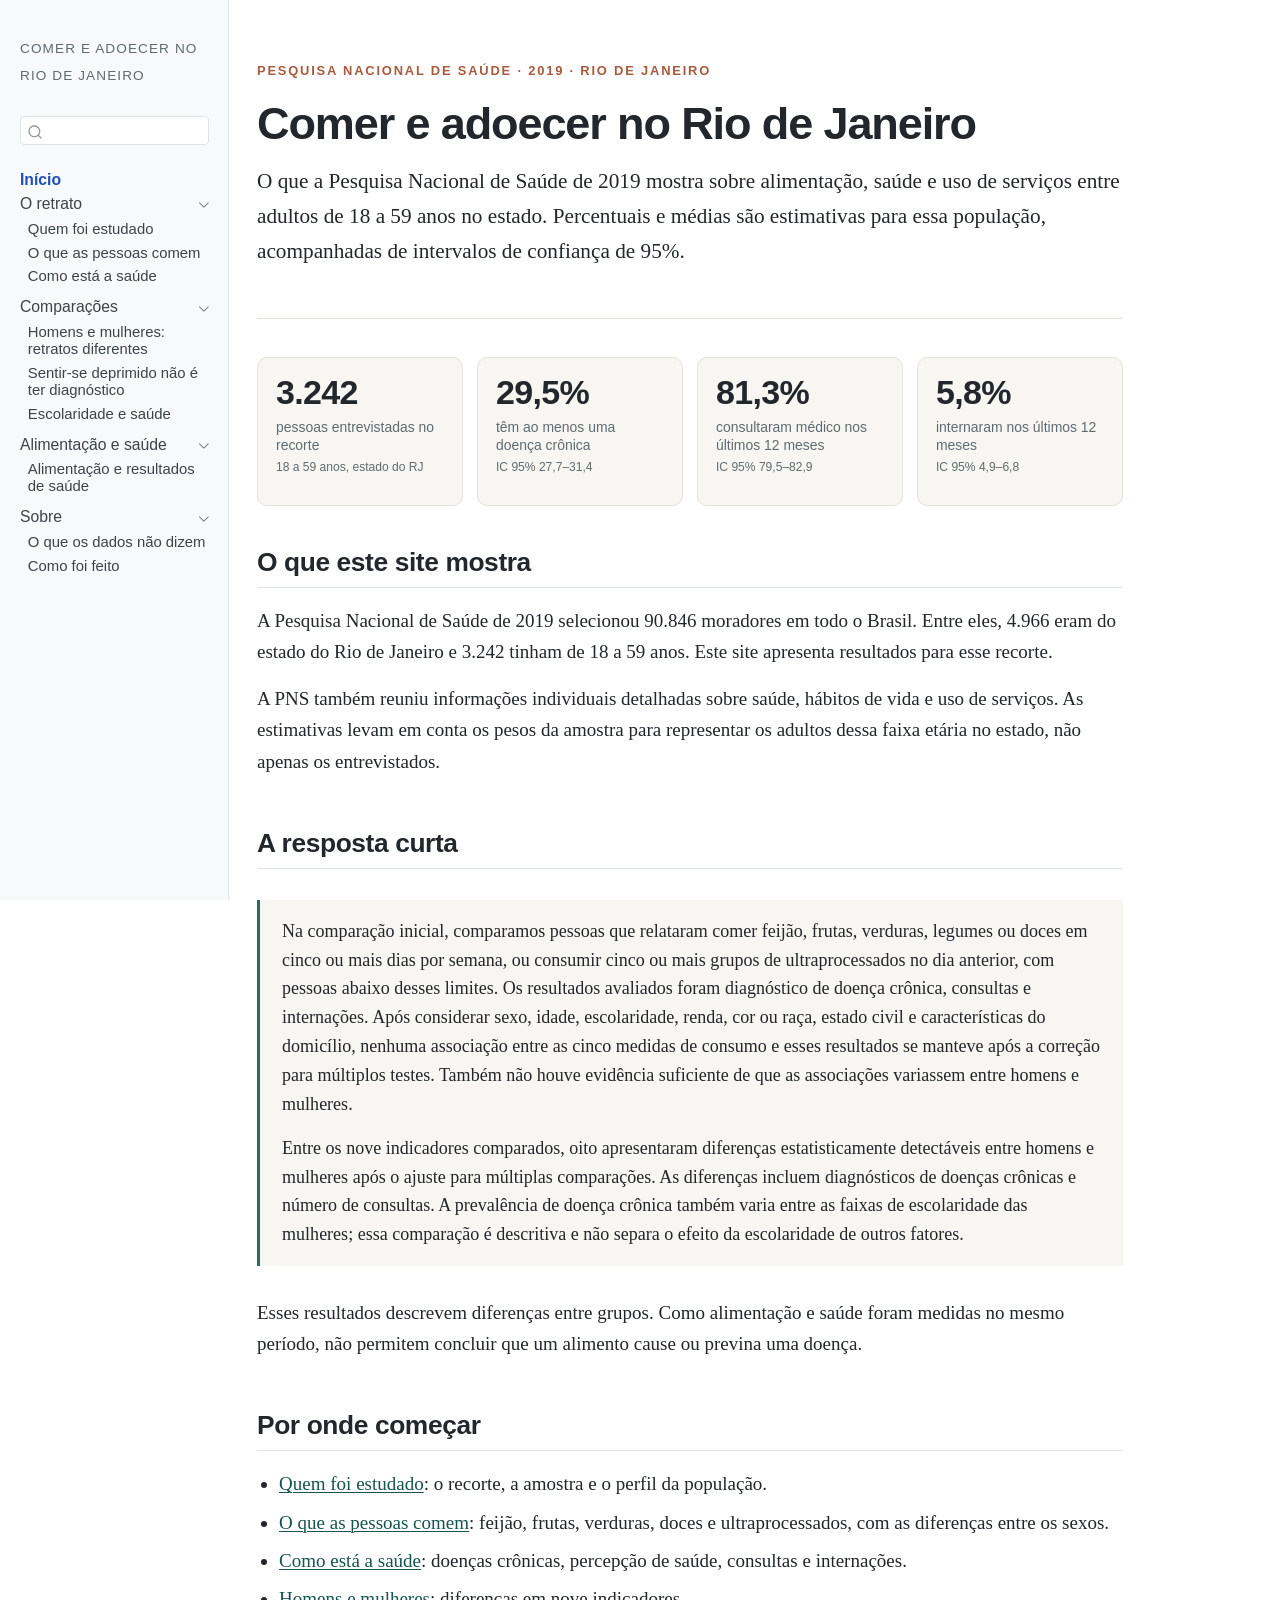
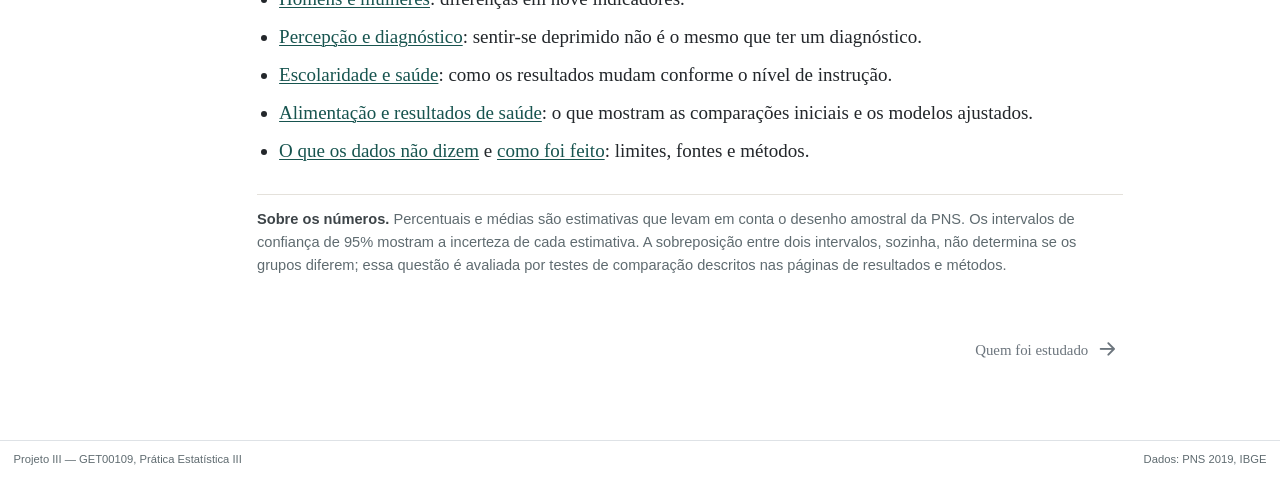
==== commit 867a413d: "Built site for gh-pages" ====
--- a/index.html
+++ b/index.html
@@ -276,7 +276,7 @@
 <section id="o-que-este-site-mostra" class="level2">
 <h2 class="anchored" data-anchor-id="o-que-este-site-mostra">O que este site mostra</h2>
 <p>A Pesquisa Nacional de Saúde de 2019 selecionou 90.846 moradores em todo o Brasil. Entre eles, 4.966 eram do estado do Rio de Janeiro e 3.242 tinham de 18 a 59 anos. Este site apresenta resultados para esse recorte.</p>
-<p>A pesquisa atribui pesos diferentes às pessoas entrevistadas para que as estimativas representem a população, e não apenas a amostra.</p>
+<p>A PNS também reuniu informações individuais detalhadas sobre saúde, hábitos de vida e uso de serviços. As estimativas levam em conta os pesos da amostra para representar os adultos dessa faixa etária no estado, não apenas os entrevistados.</p>
 </section>
 <section id="a-resposta-curta" class="level2">
 <h2 class="anchored" data-anchor-id="a-resposta-curta">A resposta curta</h2>
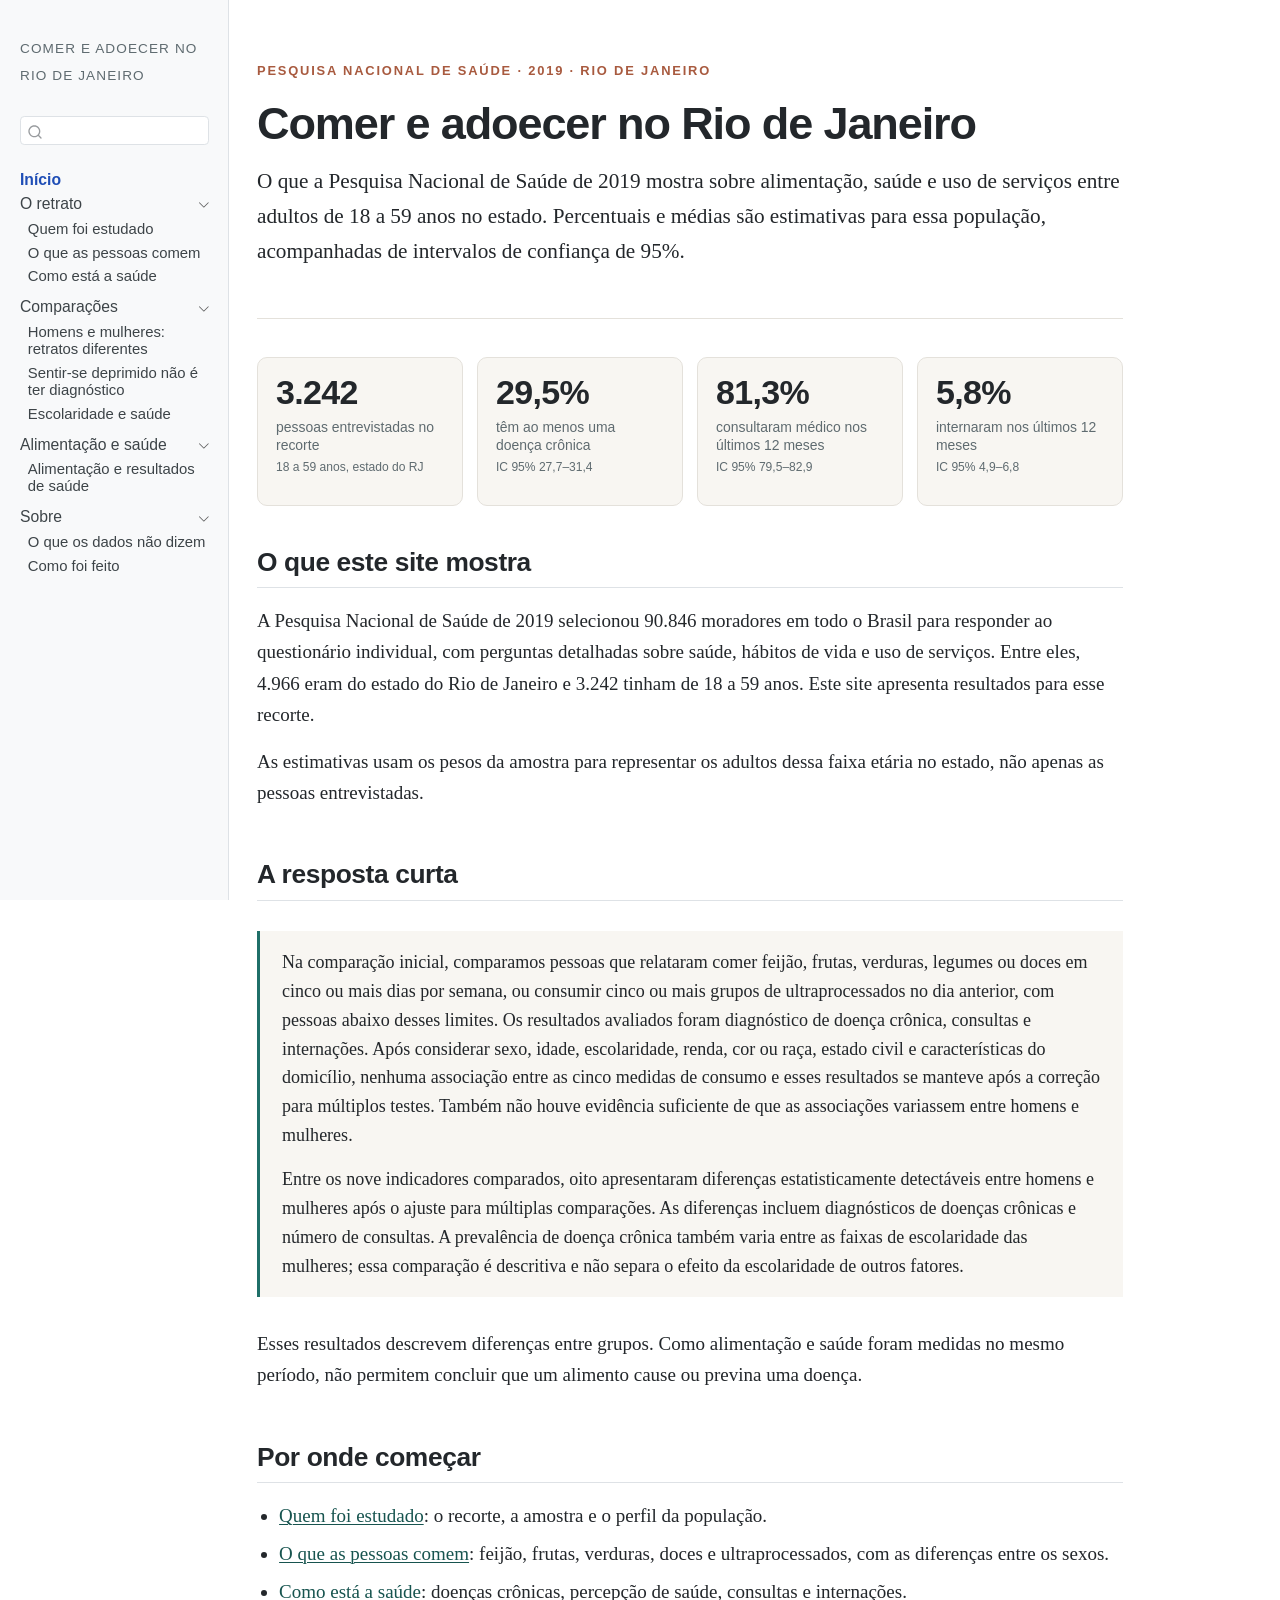
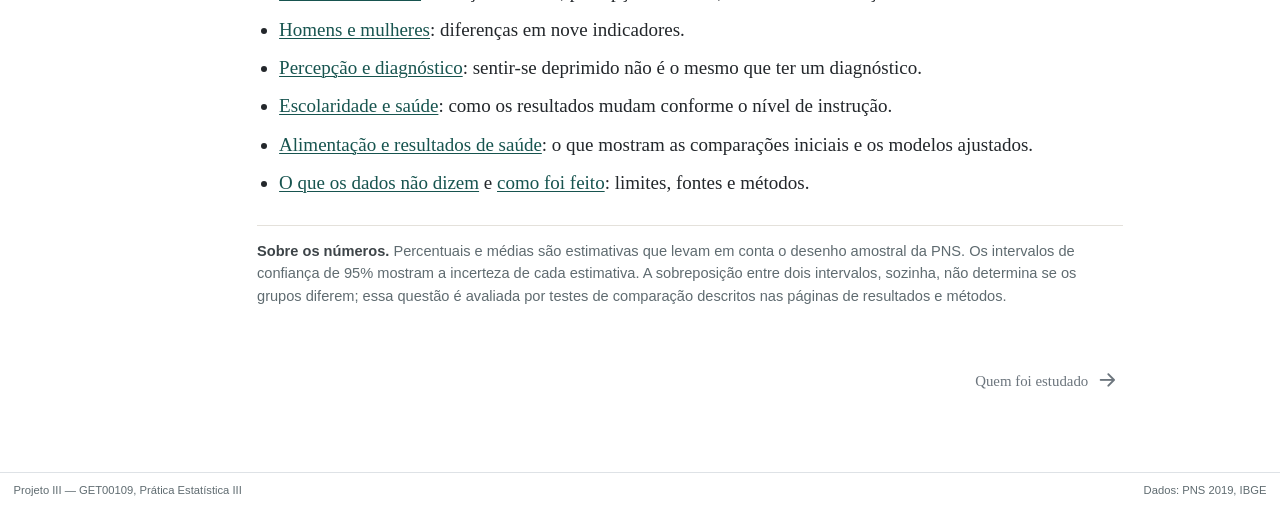
==== commit 3547b574: "Built site for gh-pages" ====
--- a/index.html
+++ b/index.html
@@ -275,8 +275,8 @@
 </div>
 <section id="o-que-este-site-mostra" class="level2">
 <h2 class="anchored" data-anchor-id="o-que-este-site-mostra">O que este site mostra</h2>
-<p>A Pesquisa Nacional de Saúde de 2019 selecionou 90.846 moradores em todo o Brasil. Entre eles, 4.966 eram do estado do Rio de Janeiro e 3.242 tinham de 18 a 59 anos. Este site apresenta resultados para esse recorte.</p>
-<p>A PNS também reuniu informações individuais detalhadas sobre saúde, hábitos de vida e uso de serviços. As estimativas levam em conta os pesos da amostra para representar os adultos dessa faixa etária no estado, não apenas os entrevistados.</p>
+<p>A Pesquisa Nacional de Saúde de 2019 selecionou 90.846 moradores em todo o Brasil para responder ao questionário individual, com perguntas detalhadas sobre saúde, hábitos de vida e uso de serviços. Entre eles, 4.966 eram do estado do Rio de Janeiro e 3.242 tinham de 18 a 59 anos. Este site apresenta resultados para esse recorte.</p>
+<p>As estimativas usam os pesos da amostra para representar os adultos dessa faixa etária no estado, não apenas as pessoas entrevistadas.</p>
 </section>
 <section id="a-resposta-curta" class="level2">
 <h2 class="anchored" data-anchor-id="a-resposta-curta">A resposta curta</h2>
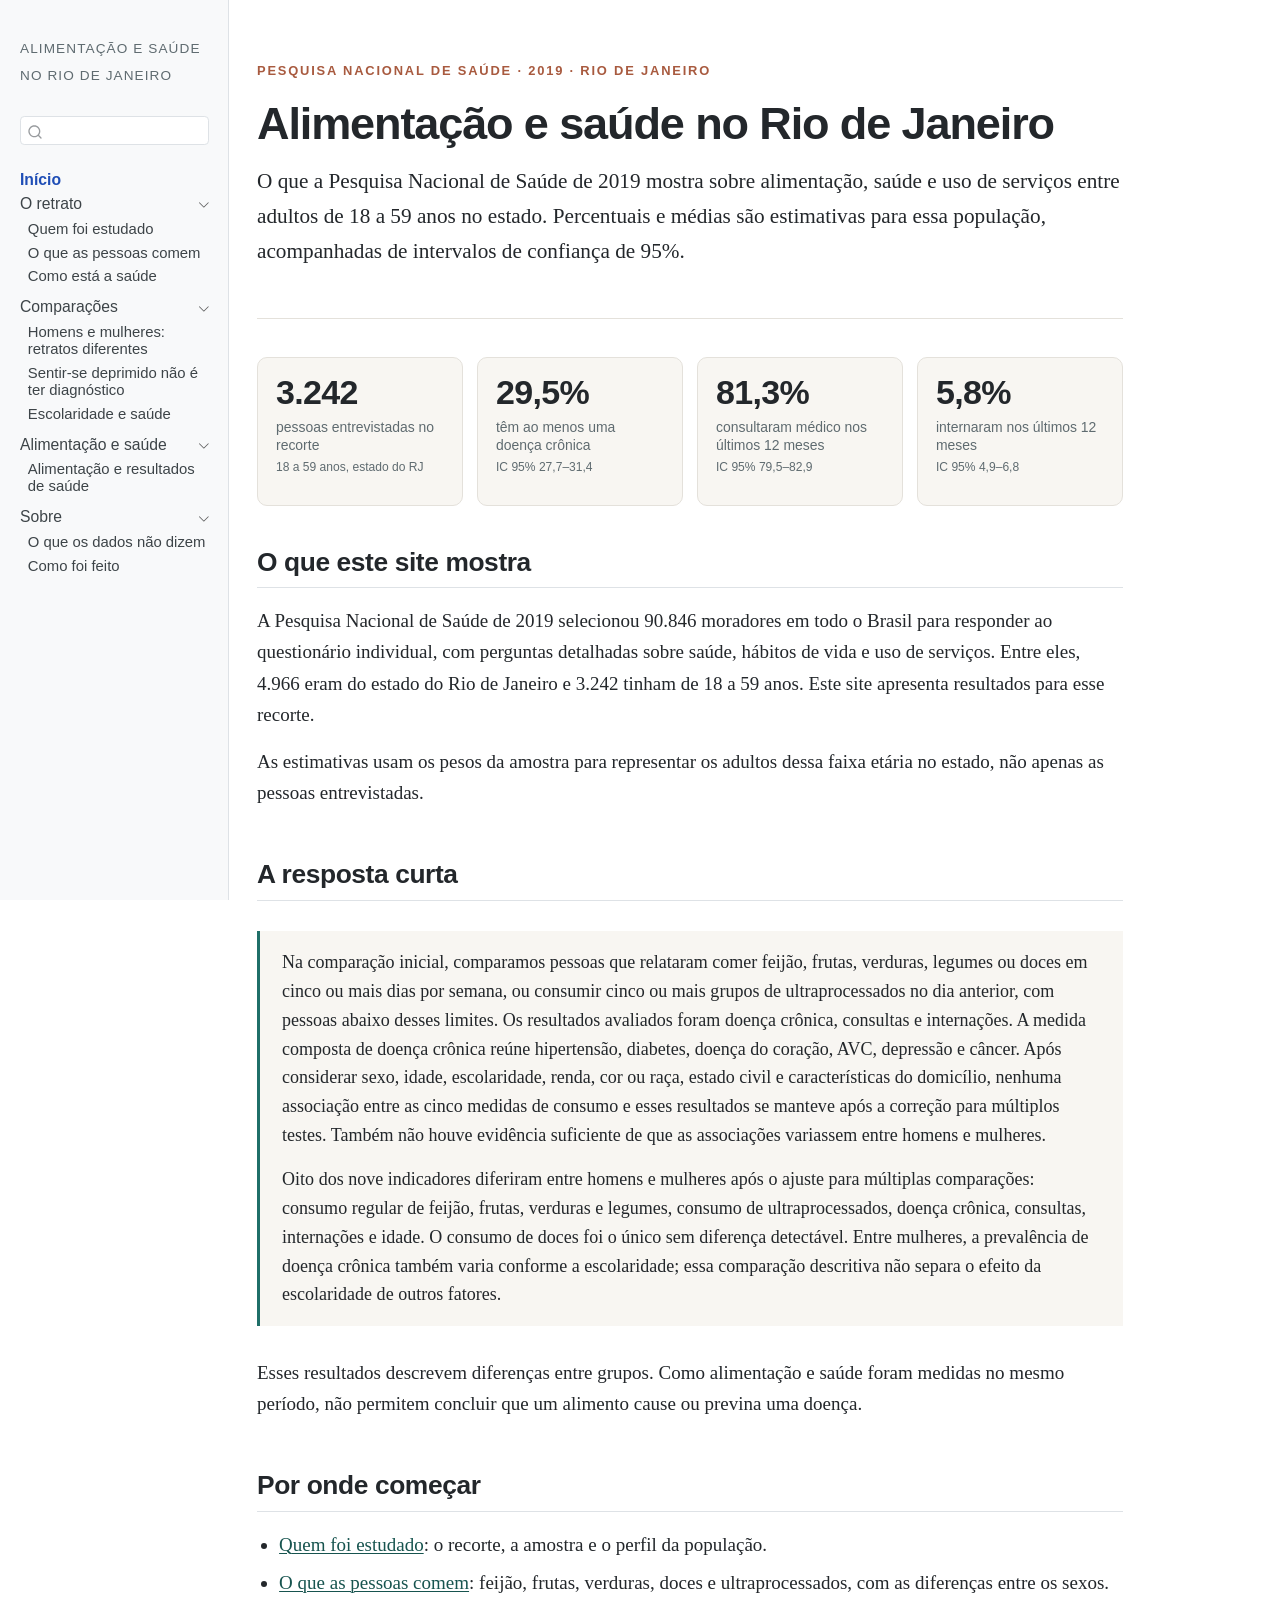
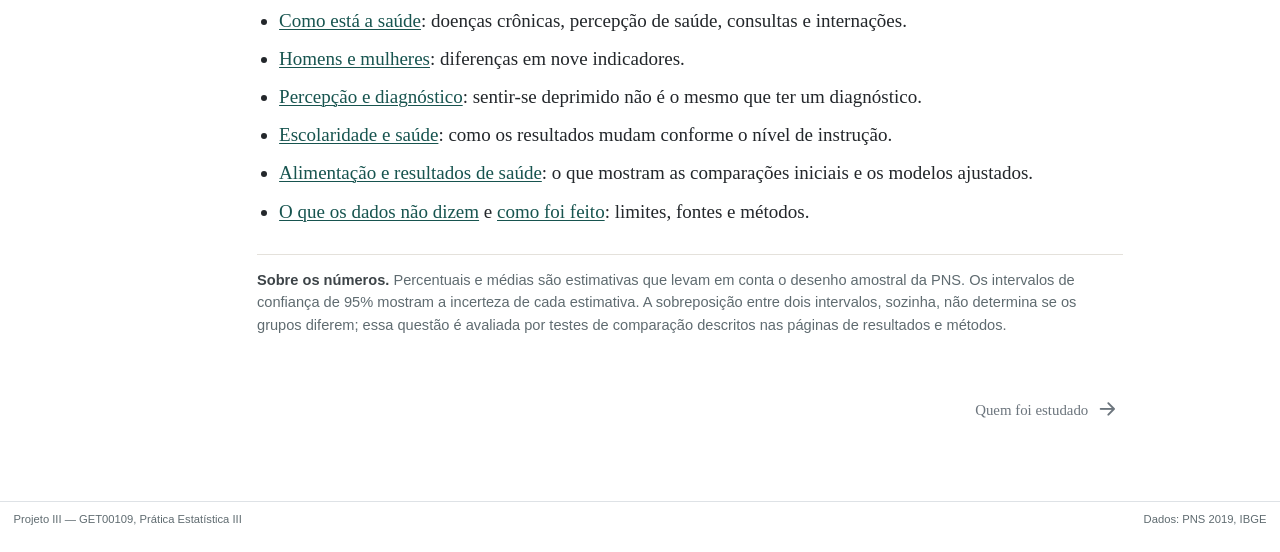
==== commit 8a6f3cb9: "Publica a revisão do site de divulgação Atualiza os HTMLs, as figuras diferenciadas por sexo, os rót" ====
--- a/index.html
+++ b/index.html
@@ -7,7 +7,7 @@
 <meta name="viewport" content="width=device-width, initial-scale=1.0, user-scalable=yes">
 
 
-<title>Comer e adoecer no Rio de Janeiro</title>
+<title>Alimentação e saúde no Rio de Janeiro</title>
 <style>
 /* Default styles provided by pandoc.
 ** See https://pandoc.org/MANUAL.html#variables-for-html for config info.
@@ -23,7 +23,7 @@
 ul.task-list{list-style: none;}
 ul.task-list li input[type="checkbox"] {
   width: 0.8em;
-  margin: 0 0.8em 0.2em -1em; /* quarto-specific, see https://github.com/quarto-dev/quarto-cli/issues/4556 */ 
+  margin: 0 0.8em 0.2em -1em; /* quarto-specific, see https://github.com/quarto-dev/quarto-cli/issues/4556 */
   vertical-align: middle;
 }
 </style>
@@ -77,7 +77,7 @@
 <style>html{ scroll-behavior: smooth; }</style>
 <style>#title-block-header { display: none; }</style>
 <meta name="description" content="Resultados da PNS 2019 para adultos de 18 a 59 anos no Rio de Janeiro, em linguagem acessível.">
-<meta property="og:title" content="Comer e adoecer no Rio de Janeiro">
+<meta property="og:title" content="Alimentação e saúde no Rio de Janeiro">
 <meta property="og:description" content="O que a Pesquisa Nacional de Saúde de 2019 mostra sobre alimentação, doenças e uso de serviços entre adultos de 18 a 59 anos no estado do Rio de Janeiro.">
 <meta property="og:type" content="website">
 <meta property="og:url" content="https://grugg8.github.io/saude-e-alimentacao-rj/">
@@ -95,9 +95,9 @@
       <button type="button" class="quarto-btn-toggle btn" data-bs-toggle="collapse" role="button" data-bs-target=".quarto-sidebar-collapse-item" aria-controls="quarto-sidebar" aria-expanded="false" aria-label="Alternar barra lateral" onclick="if (window.quartoToggleHeadroom) { window.quartoToggleHeadroom(); }">
         <i class="bi bi-layout-text-sidebar-reverse"></i>
       </button>
-        <a class="flex-grow-1 no-decor" role="navigation" data-bs-toggle="collapse" data-bs-target=".quarto-sidebar-collapse-item" aria-controls="quarto-sidebar" aria-expanded="false" aria-label="Alternar barra lateral" onclick="if (window.quartoToggleHeadroom) { window.quartoToggleHeadroom(); }">      
-          <h1 class="quarto-secondary-nav-title">Comer e adoecer no Rio de Janeiro</h1>
-        </a>     
+        <a class="flex-grow-1 no-decor" role="navigation" data-bs-toggle="collapse" data-bs-target=".quarto-sidebar-collapse-item" aria-controls="quarto-sidebar" aria-expanded="false" aria-label="Alternar barra lateral" onclick="if (window.quartoToggleHeadroom) { window.quartoToggleHeadroom(); }">
+          <h1 class="quarto-secondary-nav-title">Alimentação e saúde no Rio de Janeiro</h1>
+        </a>
       <button type="button" class="btn quarto-search-button" aria-label="Procurar" onclick="window.quartoOpenSearch();">
         <i class="bi bi-search"></i>
       </button>
@@ -110,7 +110,7 @@
   <nav id="quarto-sidebar" class="sidebar collapse collapse-horizontal quarto-sidebar-collapse-item sidebar-navigation docked overflow-auto">
     <div class="pt-lg-2 mt-2 text-left sidebar-header">
     <div class="sidebar-title mb-0 py-0">
-      <a href="./">Comer e adoecer no Rio de Janeiro</a> 
+      <a href="./">Alimentação e saúde no Rio de Janeiro</a>
     </div>
       </div>
         <div class="mt-2 flex-shrink-0 align-items-center">
@@ -118,37 +118,37 @@
         <div id="quarto-search" class="" title="Procurar"></div>
         </div>
         </div>
-    <div class="sidebar-menu-container"> 
+    <div class="sidebar-menu-container">
     <ul class="list-unstyled mt-1">
         <li class="sidebar-item">
-  <div class="sidebar-item-container"> 
+  <div class="sidebar-item-container">
   <a href="./index.html" class="sidebar-item-text sidebar-link active">
  <span class="menu-text">Início</span></a>
   </div>
 </li>
         <li class="sidebar-item sidebar-item-section">
-      <div class="sidebar-item-container"> 
+      <div class="sidebar-item-container">
             <a class="sidebar-item-text sidebar-link text-start" data-bs-toggle="collapse" data-bs-target="#quarto-sidebar-section-1" role="navigation" aria-expanded="true">
  <span class="menu-text">O retrato</span></a>
           <a class="sidebar-item-toggle text-start" data-bs-toggle="collapse" data-bs-target="#quarto-sidebar-section-1" role="navigation" aria-expanded="true" aria-label="Alternar seção">
             <i class="bi bi-chevron-right ms-2"></i>
-          </a> 
+          </a>
       </div>
-      <ul id="quarto-sidebar-section-1" class="collapse list-unstyled sidebar-section depth1 show">  
-          <li class="sidebar-item">
-  <div class="sidebar-item-container"> 
+      <ul id="quarto-sidebar-section-1" class="collapse list-unstyled sidebar-section depth1 show">
+          <li class="sidebar-item">
+  <div class="sidebar-item-container">
   <a href="./quem-foi-estudado.html" class="sidebar-item-text sidebar-link">
  <span class="menu-text">Quem foi estudado</span></a>
   </div>
 </li>
           <li class="sidebar-item">
-  <div class="sidebar-item-container"> 
+  <div class="sidebar-item-container">
   <a href="./alimentacao.html" class="sidebar-item-text sidebar-link">
  <span class="menu-text">O que as pessoas comem</span></a>
   </div>
 </li>
           <li class="sidebar-item">
-  <div class="sidebar-item-container"> 
+  <div class="sidebar-item-container">
   <a href="./saude.html" class="sidebar-item-text sidebar-link">
  <span class="menu-text">Como está a saúde</span></a>
   </div>
@@ -156,28 +156,28 @@
       </ul>
   </li>
         <li class="sidebar-item sidebar-item-section">
-      <div class="sidebar-item-container"> 
+      <div class="sidebar-item-container">
             <a class="sidebar-item-text sidebar-link text-start" data-bs-toggle="collapse" data-bs-target="#quarto-sidebar-section-2" role="navigation" aria-expanded="true">
  <span class="menu-text">Comparações</span></a>
           <a class="sidebar-item-toggle text-start" data-bs-toggle="collapse" data-bs-target="#quarto-sidebar-section-2" role="navigation" aria-expanded="true" aria-label="Alternar seção">
             <i class="bi bi-chevron-right ms-2"></i>
-          </a> 
+          </a>
       </div>
-      <ul id="quarto-sidebar-section-2" class="collapse list-unstyled sidebar-section depth1 show">  
-          <li class="sidebar-item">
-  <div class="sidebar-item-container"> 
+      <ul id="quarto-sidebar-section-2" class="collapse list-unstyled sidebar-section depth1 show">
+          <li class="sidebar-item">
+  <div class="sidebar-item-container">
   <a href="./homens-mulheres.html" class="sidebar-item-text sidebar-link">
  <span class="menu-text">Homens e mulheres: retratos diferentes</span></a>
   </div>
 </li>
           <li class="sidebar-item">
-  <div class="sidebar-item-container"> 
+  <div class="sidebar-item-container">
   <a href="./percepcao.html" class="sidebar-item-text sidebar-link">
  <span class="menu-text">Sentir-se deprimido não é ter diagnóstico</span></a>
   </div>
 </li>
           <li class="sidebar-item">
-  <div class="sidebar-item-container"> 
+  <div class="sidebar-item-container">
   <a href="./desigualdade.html" class="sidebar-item-text sidebar-link">
  <span class="menu-text">Escolaridade e saúde</span></a>
   </div>
@@ -185,16 +185,16 @@
       </ul>
   </li>
         <li class="sidebar-item sidebar-item-section">
-      <div class="sidebar-item-container"> 
+      <div class="sidebar-item-container">
             <a class="sidebar-item-text sidebar-link text-start" data-bs-toggle="collapse" data-bs-target="#quarto-sidebar-section-3" role="navigation" aria-expanded="true">
  <span class="menu-text">Alimentação e saúde</span></a>
           <a class="sidebar-item-toggle text-start" data-bs-toggle="collapse" data-bs-target="#quarto-sidebar-section-3" role="navigation" aria-expanded="true" aria-label="Alternar seção">
             <i class="bi bi-chevron-right ms-2"></i>
-          </a> 
+          </a>
       </div>
-      <ul id="quarto-sidebar-section-3" class="collapse list-unstyled sidebar-section depth1 show">  
-          <li class="sidebar-item">
-  <div class="sidebar-item-container"> 
+      <ul id="quarto-sidebar-section-3" class="collapse list-unstyled sidebar-section depth1 show">
+          <li class="sidebar-item">
+  <div class="sidebar-item-container">
   <a href="./alimentacao-e-saude.html" class="sidebar-item-text sidebar-link">
  <span class="menu-text">Alimentação e resultados de saúde</span></a>
   </div>
@@ -202,22 +202,22 @@
       </ul>
   </li>
         <li class="sidebar-item sidebar-item-section">
-      <div class="sidebar-item-container"> 
+      <div class="sidebar-item-container">
             <a class="sidebar-item-text sidebar-link text-start" data-bs-toggle="collapse" data-bs-target="#quarto-sidebar-section-4" role="navigation" aria-expanded="true">
  <span class="menu-text">Sobre</span></a>
           <a class="sidebar-item-toggle text-start" data-bs-toggle="collapse" data-bs-target="#quarto-sidebar-section-4" role="navigation" aria-expanded="true" aria-label="Alternar seção">
             <i class="bi bi-chevron-right ms-2"></i>
-          </a> 
+          </a>
       </div>
-      <ul id="quarto-sidebar-section-4" class="collapse list-unstyled sidebar-section depth1 show">  
-          <li class="sidebar-item">
-  <div class="sidebar-item-container"> 
+      <ul id="quarto-sidebar-section-4" class="collapse list-unstyled sidebar-section depth1 show">
+          <li class="sidebar-item">
+  <div class="sidebar-item-container">
   <a href="./limites.html" class="sidebar-item-text sidebar-link">
  <span class="menu-text">O que os dados não dizem</span></a>
   </div>
 </li>
           <li class="sidebar-item">
-  <div class="sidebar-item-container"> 
+  <div class="sidebar-item-container">
   <a href="./metodos.html" class="sidebar-item-text sidebar-link">
  <span class="menu-text">Como foi feito</span></a>
   </div>
@@ -229,24 +229,24 @@
 </nav>
 <div id="quarto-sidebar-glass" class="quarto-sidebar-collapse-item" data-bs-toggle="collapse" data-bs-target=".quarto-sidebar-collapse-item"></div>
 <!-- margin-sidebar -->
-    
+
 <!-- main -->
 <main class="content" id="quarto-document-content">
 
 <header id="title-block-header" class="quarto-title-block default">
 <div class="quarto-title">
-<h1 class="title d-none d-lg-block">Comer e adoecer no Rio de Janeiro</h1>
+<h1 class="title d-none d-lg-block">Alimentação e saúde no Rio de Janeiro</h1>
 </div>
 
 
 
 <div class="quarto-title-meta">
 
-    
-  
-    
-  </div>
-  
+
+
+
+  </div>
+
 
 
 </header>
@@ -254,8 +254,8 @@
 
 <div class="hero">
 <p><span class="kicker">Pesquisa Nacional de Saúde · 2019 · Rio de Janeiro</span></p>
-<section id="comer-e-adoecer-no-rio-de-janeiro" class="level1">
-<h1>Comer e adoecer no Rio de Janeiro</h1>
+<section id="alimentação-e-saúde-no-rio-de-janeiro" class="level1">
+<h1>Alimentação e saúde no Rio de Janeiro</h1>
 <p><span class="lead">O que a Pesquisa Nacional de Saúde de 2019 mostra sobre alimentação, saúde e uso de serviços entre adultos de 18 a 59 anos no estado. Percentuais e médias são estimativas para essa população, acompanhadas de intervalos de confiança de 95%.</span></p>
 </section>
 </div>
@@ -281,8 +281,8 @@
 <section id="a-resposta-curta" class="level2">
 <h2 class="anchored" data-anchor-id="a-resposta-curta">A resposta curta</h2>
 <div class="destaque">
-<p>Na comparação inicial, comparamos pessoas que relataram comer feijão, frutas, verduras, legumes ou doces em cinco ou mais dias por semana, ou consumir cinco ou mais grupos de ultraprocessados no dia anterior, com pessoas abaixo desses limites. Os resultados avaliados foram diagnóstico de doença crônica, consultas e internações. Após considerar sexo, idade, escolaridade, renda, cor ou raça, estado civil e características do domicílio, nenhuma associação entre as cinco medidas de consumo e esses resultados se manteve após a correção para múltiplos testes. Também não houve evidência suficiente de que as associações variassem entre homens e mulheres.</p>
-<p>Entre os nove indicadores comparados, oito apresentaram diferenças estatisticamente detectáveis entre homens e mulheres após o ajuste para múltiplas comparações. As diferenças incluem diagnósticos de doenças crônicas e número de consultas. A prevalência de doença crônica também varia entre as faixas de escolaridade das mulheres; essa comparação é descritiva e não separa o efeito da escolaridade de outros fatores.</p>
+<p>Na comparação inicial, comparamos pessoas que relataram comer feijão, frutas, verduras, legumes ou doces em cinco ou mais dias por semana, ou consumir cinco ou mais grupos de ultraprocessados no dia anterior, com pessoas abaixo desses limites. Os resultados avaliados foram doença crônica, consultas e internações. A medida composta de doença crônica reúne hipertensão, diabetes, doença do coração, AVC, depressão e câncer. Após considerar sexo, idade, escolaridade, renda, cor ou raça, estado civil e características do domicílio, nenhuma associação entre as cinco medidas de consumo e esses resultados se manteve após a correção para múltiplos testes. Também não houve evidência suficiente de que as associações variassem entre homens e mulheres.</p>
+<p>Oito dos nove indicadores diferiram entre homens e mulheres após o ajuste para múltiplas comparações: consumo regular de feijão, frutas, verduras e legumes, consumo de ultraprocessados, doença crônica, consultas, internações e idade. O consumo de doces foi o único sem diferença detectável. Entre mulheres, a prevalência de doença crônica também varia conforme a escolaridade; essa comparação descritiva não separa o efeito da escolaridade de outros fatores.</p>
 </div>
 <p>Esses resultados descrevem diferenças entre grupos. Como alimentação e saúde foram medidas no mesmo período, não permitem concluir que um alimento cause ou previna uma doença.</p>
 </section>
@@ -317,7 +317,7 @@
     anchorJS.add('.anchored');
     const isCodeAnnotation = (el) => {
       for (const clz of el.classList) {
-        if (clz.startsWith('code-annotation-')) {                     
+        if (clz.startsWith('code-annotation-')) {
           return true;
         }
       }
@@ -337,11 +337,11 @@
         button.setAttribute("data-bs-toggle", "tooltip");
         button.setAttribute("data-bs-placement", "left");
         button.setAttribute("data-bs-title", "Copiada");
-        tooltip = new bootstrap.Tooltip(button, 
-          { trigger: "manual", 
+        tooltip = new bootstrap.Tooltip(button,
+          { trigger: "manual",
             customClass: "code-copy-button-tooltip",
             offset: [0, -8]});
-        tooltip.show();    
+        tooltip.show();
       }
       setTimeout(function() {
         if (tooltip) {
@@ -423,7 +423,7 @@
       if (onUntriggerFn) {
         config.onUntrigger = onUntriggerFn;
       }
-      window.tippy(el, config); 
+      window.tippy(el, config);
     }
     const noterefs = window.document.querySelectorAll('a[role="doc-noteref"]');
     for (var i=0; i<noterefs.length; i++) {
@@ -498,7 +498,7 @@
       tippyHover(xref, undefined, function(instance) {
         instance.disable();
         let url = xref.getAttribute('href');
-        let hash = undefined; 
+        let hash = undefined;
         if (url.startsWith('#')) {
           hash = url;
         } else {
@@ -526,7 +526,7 @@
               if (note !== null) {
                 const html = processXRef(id, note);
                 instance.setContent(html);
-              } 
+              }
             }).finally(() => {
               instance.enable();
               instance.show();
@@ -550,7 +550,7 @@
               }
               const html = processXRef(null, note);
               instance.setContent(html);
-            } 
+            }
           }).finally(() => {
             instance.enable();
             instance.show();
@@ -590,7 +590,7 @@
               height = bottom - top;
             }
             if (top !== null && height !== null && parent !== null) {
-              // cook up a div (if necessary) and position it 
+              // cook up a div (if necessary) and position it
               let div = window.document.getElementById("code-annotation-line-highlight");
               if (div === null) {
                 div = window.document.createElement("div");
@@ -725,7 +725,7 @@
   <div class="nav-footer">
     <div class="nav-footer-left">
 <p>Projeto III — GET00109, Prática Estatística III</p>
-</div>   
+</div>
     <div class="nav-footer-center">
       &nbsp;
     </div>
@@ -740,4 +740,4 @@
 
 
 <script src="site_libs/quarto-html/zenscroll-min.js"></script>
-</body></html>+</body></html>
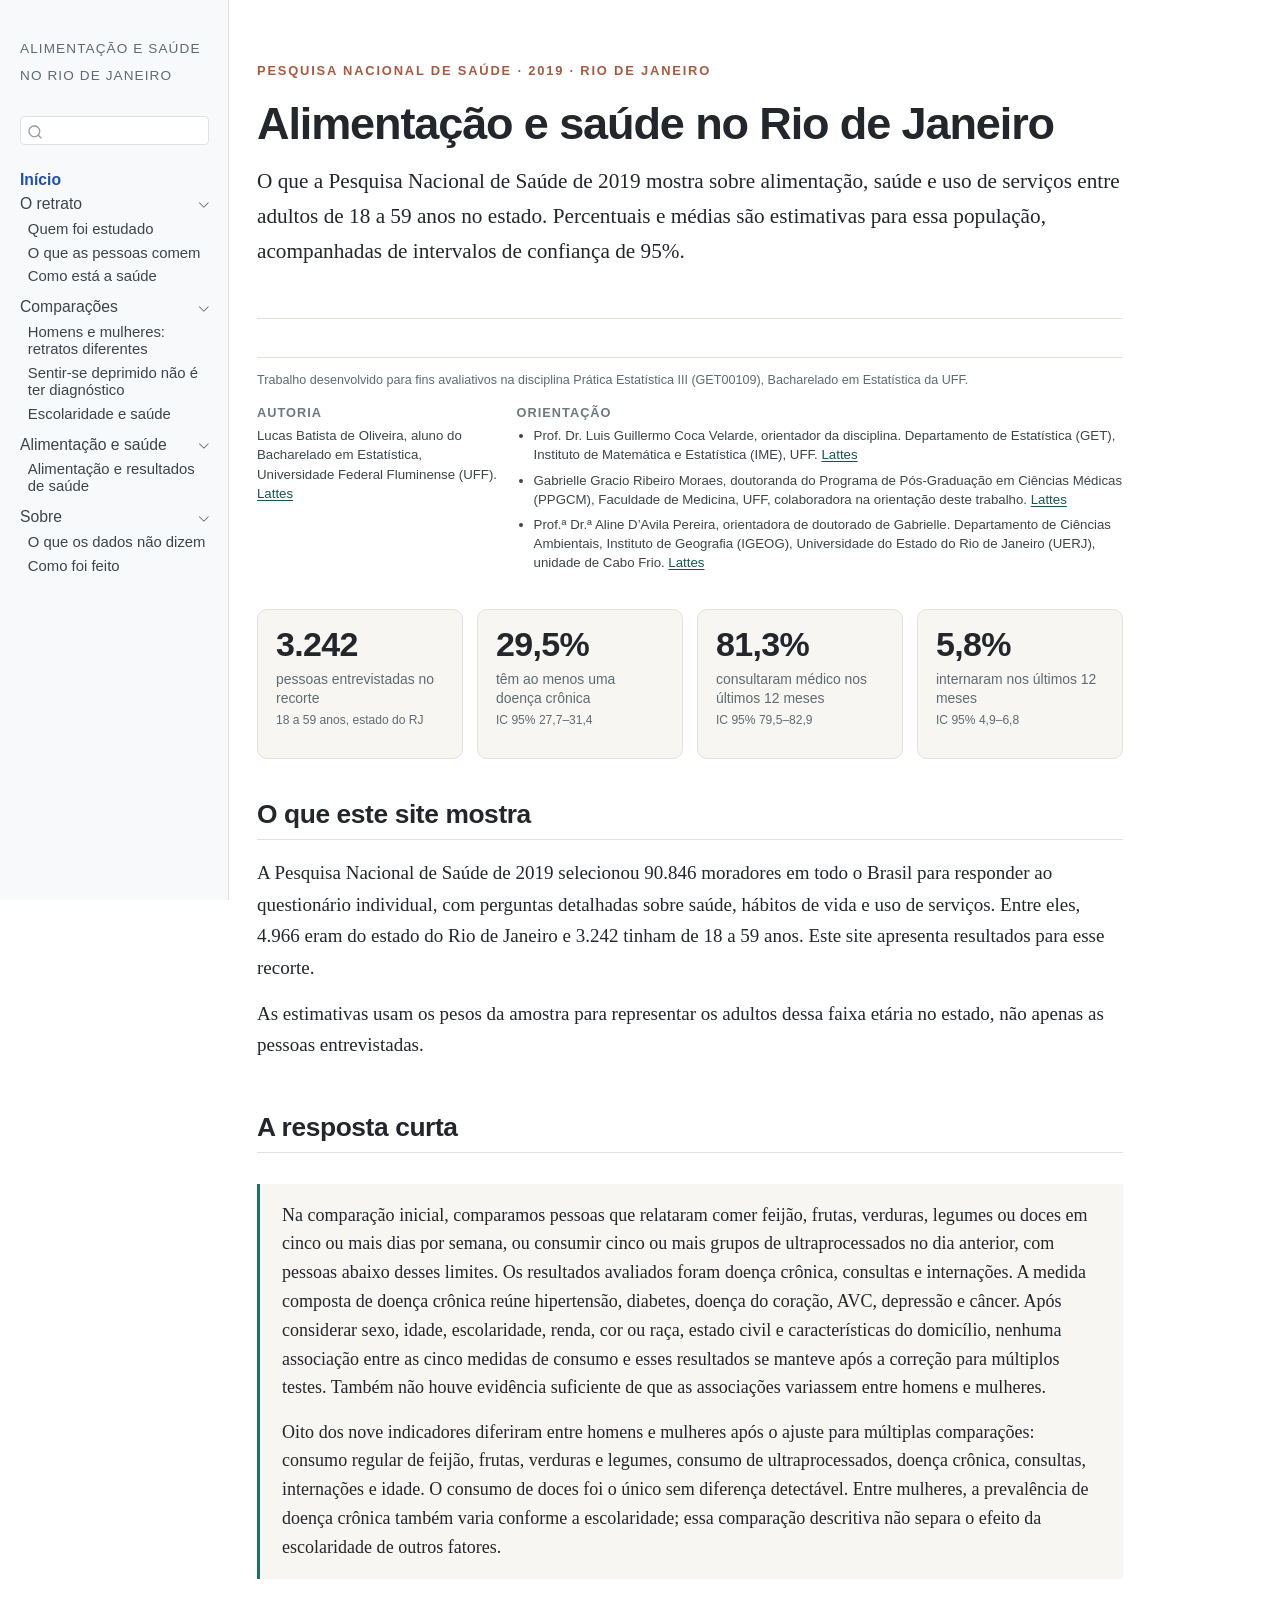
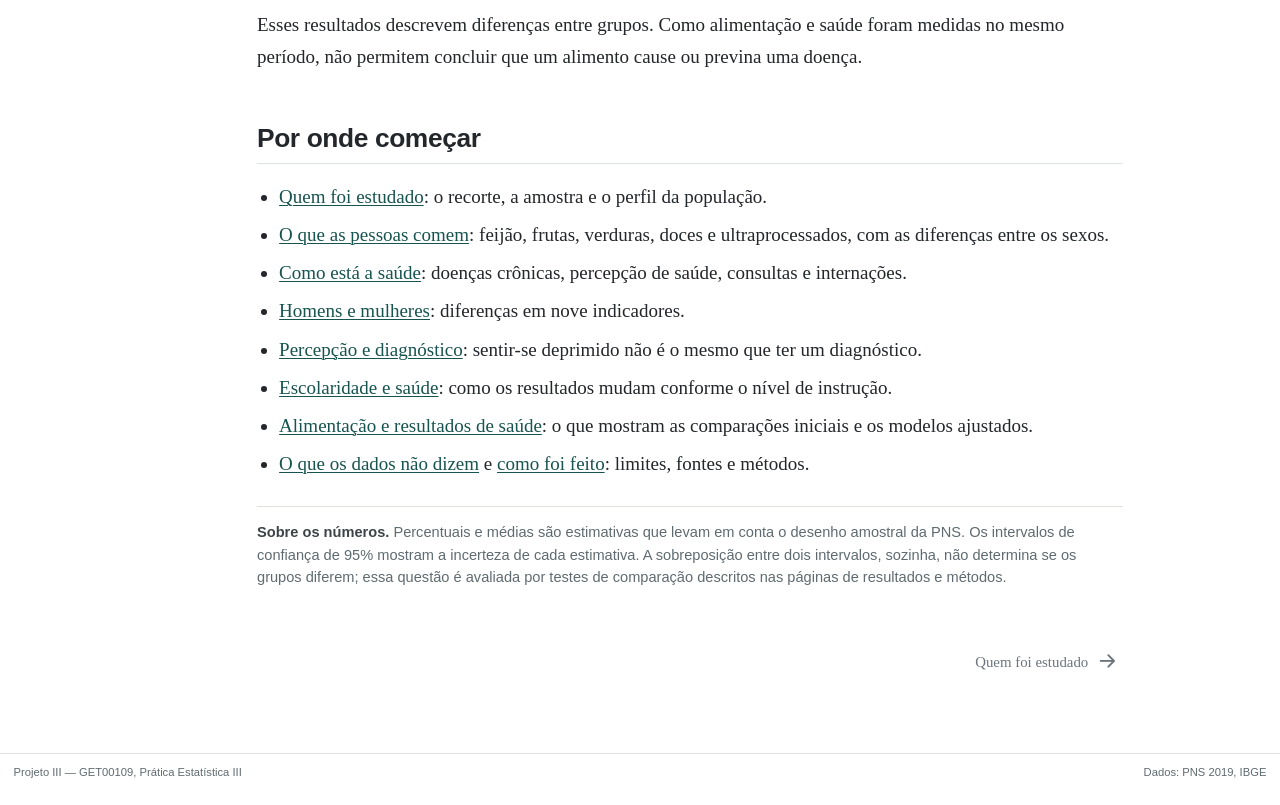
==== commit 56cd9cdd: "Publica créditos e filiações na capa Atualiza o site renderizado com autoria, orientação, filiações " ====
--- a/index.html
+++ b/index.html
@@ -259,6 +259,23 @@
 <p><span class="lead">O que a Pesquisa Nacional de Saúde de 2019 mostra sobre alimentação, saúde e uso de serviços entre adultos de 18 a 59 anos no estado. Percentuais e médias são estimativas para essa população, acompanhadas de intervalos de confiança de 95%.</span></p>
 </section>
 </div>
+<div class="creditos-home">
+<p><span class="creditos-curso">Trabalho desenvolvido para fins avaliativos na disciplina Prática Estatística III (GET00109), Bacharelado em Estatística da UFF.</span></p>
+<div class="creditos-grid">
+<section id="autoria" class="level3 creditos-grupo">
+<h3 class="anchored" data-anchor-id="autoria">Autoria</h3>
+<p>Lucas Batista de Oliveira, aluno do Bacharelado em Estatística, Universidade Federal Fluminense (UFF). <a href="http://lattes.cnpq.br/7212382087349916" aria-label="Currículo Lattes de Lucas Batista de Oliveira">Lattes</a></p>
+</section>
+<section id="orientação" class="level3 creditos-grupo">
+<h3 class="anchored" data-anchor-id="orientação">Orientação</h3>
+<ul>
+<li>Prof.&nbsp;Dr.&nbsp;Luis Guillermo Coca Velarde, orientador da disciplina. Departamento de Estatística (GET), Instituto de Matemática e Estatística (IME), UFF. <a href="http://lattes.cnpq.br/5087016670022826" aria-label="Currículo Lattes de Luis Guillermo Coca Velarde">Lattes</a></li>
+<li>Gabrielle Gracio Ribeiro Moraes, doutoranda do Programa de Pós-Graduação em Ciências Médicas (PPGCM), Faculdade de Medicina, UFF, colaboradora na orientação deste trabalho. <a href="http://lattes.cnpq.br/1610152976166476" aria-label="Currículo Lattes de Gabrielle Gracio Ribeiro Moraes">Lattes</a></li>
+<li>Prof.ª Dr.ª Aline D’Avila Pereira, orientadora de doutorado de Gabrielle. Departamento de Ciências Ambientais, Instituto de Geografia (IGEOG), Universidade do Estado do Rio de Janeiro (UERJ), unidade de Cabo Frio. <a href="http://lattes.cnpq.br/5764527420063027" aria-label="Currículo Lattes de Aline D’Avila Pereira">Lattes</a></li>
+</ul>
+</section>
+</div>
+</div>
 <div class="cartoes">
 <div class="cartao">
 <p><span class="valor">3.242</span> <span class="rotulo">pessoas entrevistadas no recorte</span> <span class="fonte">18 a 59 anos, estado do RJ</span></p>
--- a/styles.css
+++ b/styles.css
@@ -91,6 +91,36 @@
   color: var(--ink-soft);
   margin: 0;
 }
+.creditos-home {
+  border-top: 1px solid var(--rule);
+  margin-top: 1rem;
+  padding-top: 0.8rem;
+  color: var(--ink-soft);
+  font-family: "Helvetica Neue", Helvetica, Arial, sans-serif;
+  font-size: 0.78rem;
+  line-height: 1.45;
+}
+.creditos-curso {
+  display: block;
+  color: var(--muted);
+  font-size: 0.74rem;
+  margin-bottom: 0.7rem;
+}
+.creditos-grid {
+  display: grid;
+  grid-template-columns: minmax(0, 0.8fr) minmax(0, 2fr);
+  gap: 1rem;
+}
+.creditos-grupo h3 {
+  color: var(--muted);
+  font-size: 0.75rem;
+  letter-spacing: 0.08em;
+  margin: 0 0 0.35rem;
+  text-transform: uppercase;
+}
+.creditos-grupo p { margin: 0; }
+.creditos-grupo ul { margin: 0; padding-left: 1rem; }
+.creditos-grupo li { margin-bottom: 0.35rem; }
 
 /* Cartões de indicadores */
 .cartoes {
@@ -276,6 +306,7 @@
   body { font-size: 18px; }
   .hero h1 { font-size: 2rem; }
   .hero p.lead { font-size: 1.08rem; }
+  .creditos-grid { grid-template-columns: 1fr; gap: 0.75rem; }
   .cartoes { grid-template-columns: 1fr 1fr; gap: 10px; }
   .cartao { padding: 13px 14px 12px; }
   .cartao .valor { font-size: 1.55rem; }
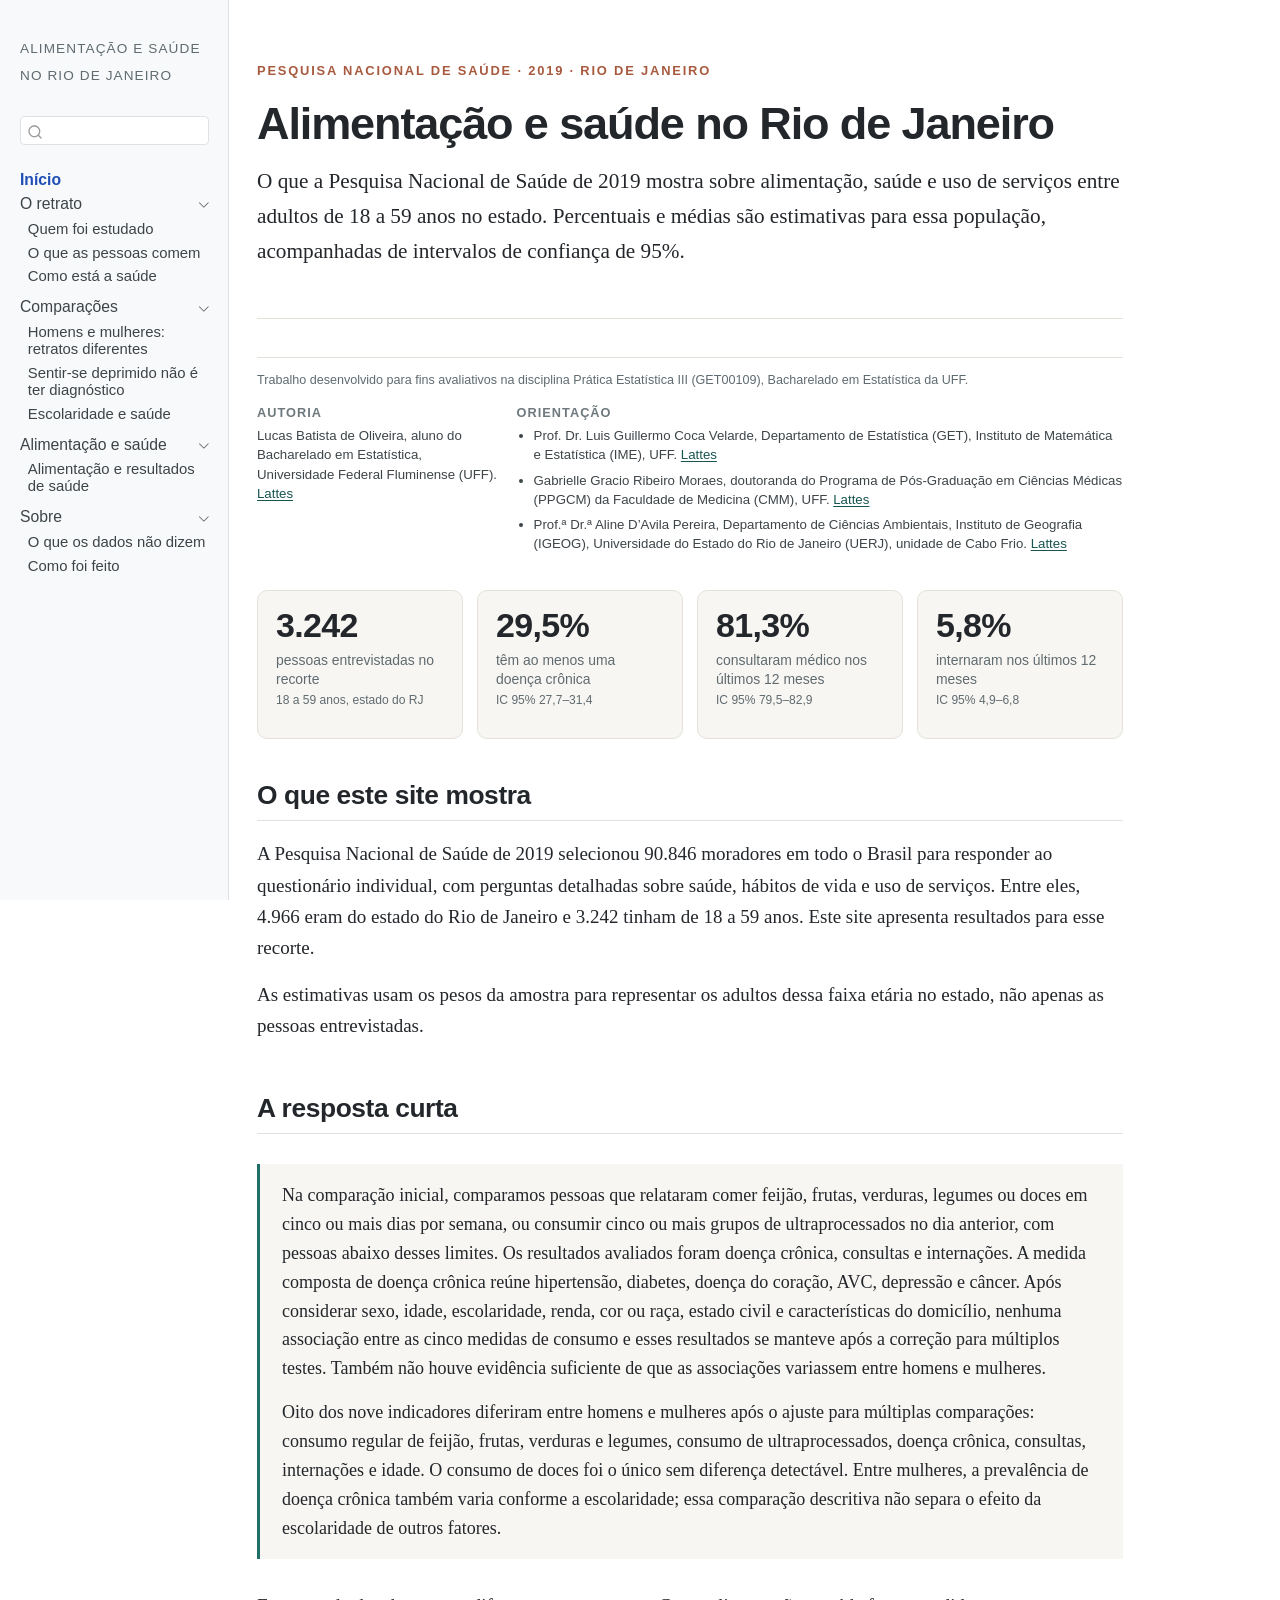
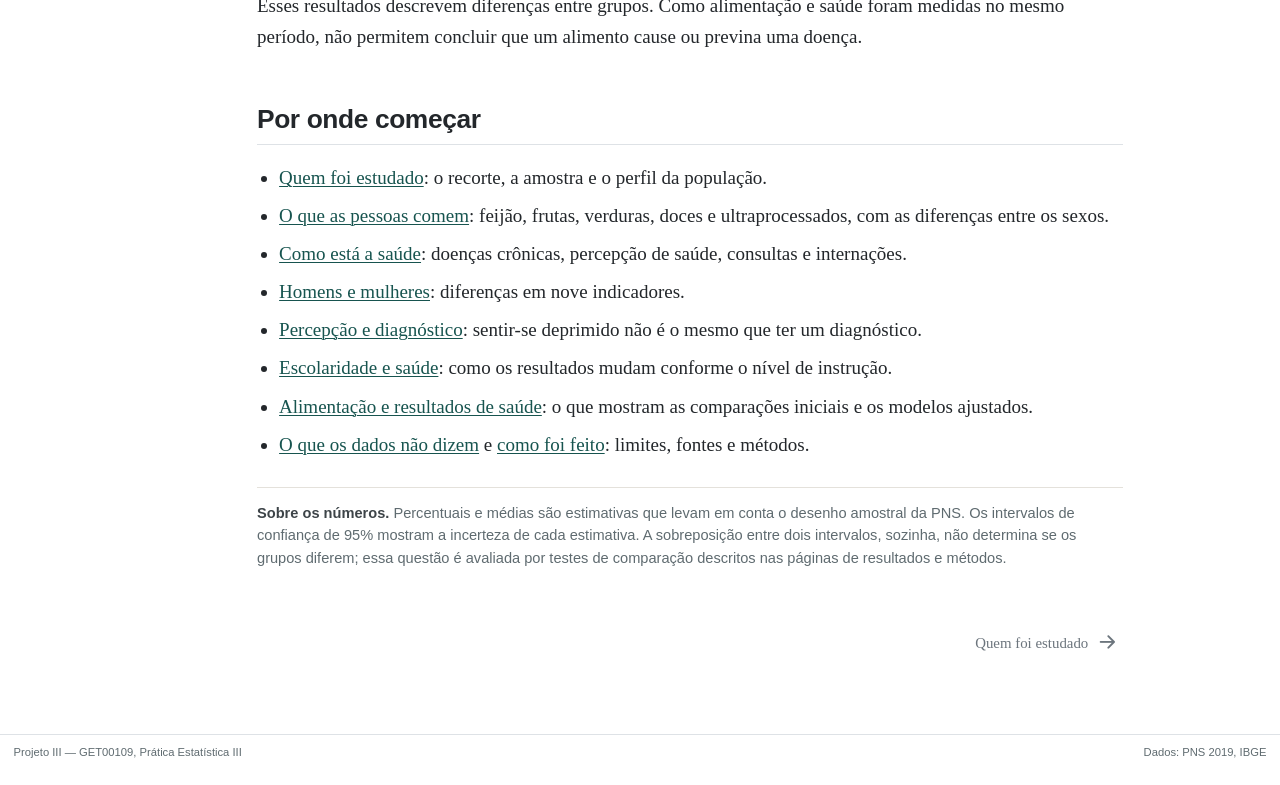
==== commit 8fa58196: "Publica filiações atualizadas na capa Atualiza a versão estática do site com as afiliações revisadas" ====
--- a/index.html
+++ b/index.html
@@ -269,9 +269,9 @@
 <section id="orientação" class="level3 creditos-grupo">
 <h3 class="anchored" data-anchor-id="orientação">Orientação</h3>
 <ul>
-<li>Prof.&nbsp;Dr.&nbsp;Luis Guillermo Coca Velarde, orientador da disciplina. Departamento de Estatística (GET), Instituto de Matemática e Estatística (IME), UFF. <a href="http://lattes.cnpq.br/5087016670022826" aria-label="Currículo Lattes de Luis Guillermo Coca Velarde">Lattes</a></li>
-<li>Gabrielle Gracio Ribeiro Moraes, doutoranda do Programa de Pós-Graduação em Ciências Médicas (PPGCM), Faculdade de Medicina, UFF, colaboradora na orientação deste trabalho. <a href="http://lattes.cnpq.br/1610152976166476" aria-label="Currículo Lattes de Gabrielle Gracio Ribeiro Moraes">Lattes</a></li>
-<li>Prof.ª Dr.ª Aline D’Avila Pereira, orientadora de doutorado de Gabrielle. Departamento de Ciências Ambientais, Instituto de Geografia (IGEOG), Universidade do Estado do Rio de Janeiro (UERJ), unidade de Cabo Frio. <a href="http://lattes.cnpq.br/5764527420063027" aria-label="Currículo Lattes de Aline D’Avila Pereira">Lattes</a></li>
+<li>Prof.&nbsp;Dr.&nbsp;Luis Guillermo Coca Velarde, Departamento de Estatística (GET), Instituto de Matemática e Estatística (IME), UFF. <a href="http://lattes.cnpq.br/5087016670022826" aria-label="Currículo Lattes de Luis Guillermo Coca Velarde">Lattes</a></li>
+<li>Gabrielle Gracio Ribeiro Moraes, doutoranda do Programa de Pós-Graduação em Ciências Médicas (PPGCM) da Faculdade de Medicina (CMM), UFF. <a href="http://lattes.cnpq.br/1610152976166476" aria-label="Currículo Lattes de Gabrielle Gracio Ribeiro Moraes">Lattes</a></li>
+<li>Prof.ª Dr.ª Aline D’Avila Pereira, Departamento de Ciências Ambientais, Instituto de Geografia (IGEOG), Universidade do Estado do Rio de Janeiro (UERJ), unidade de Cabo Frio. <a href="http://lattes.cnpq.br/5764527420063027" aria-label="Currículo Lattes de Aline D’Avila Pereira">Lattes</a></li>
 </ul>
 </section>
 </div>
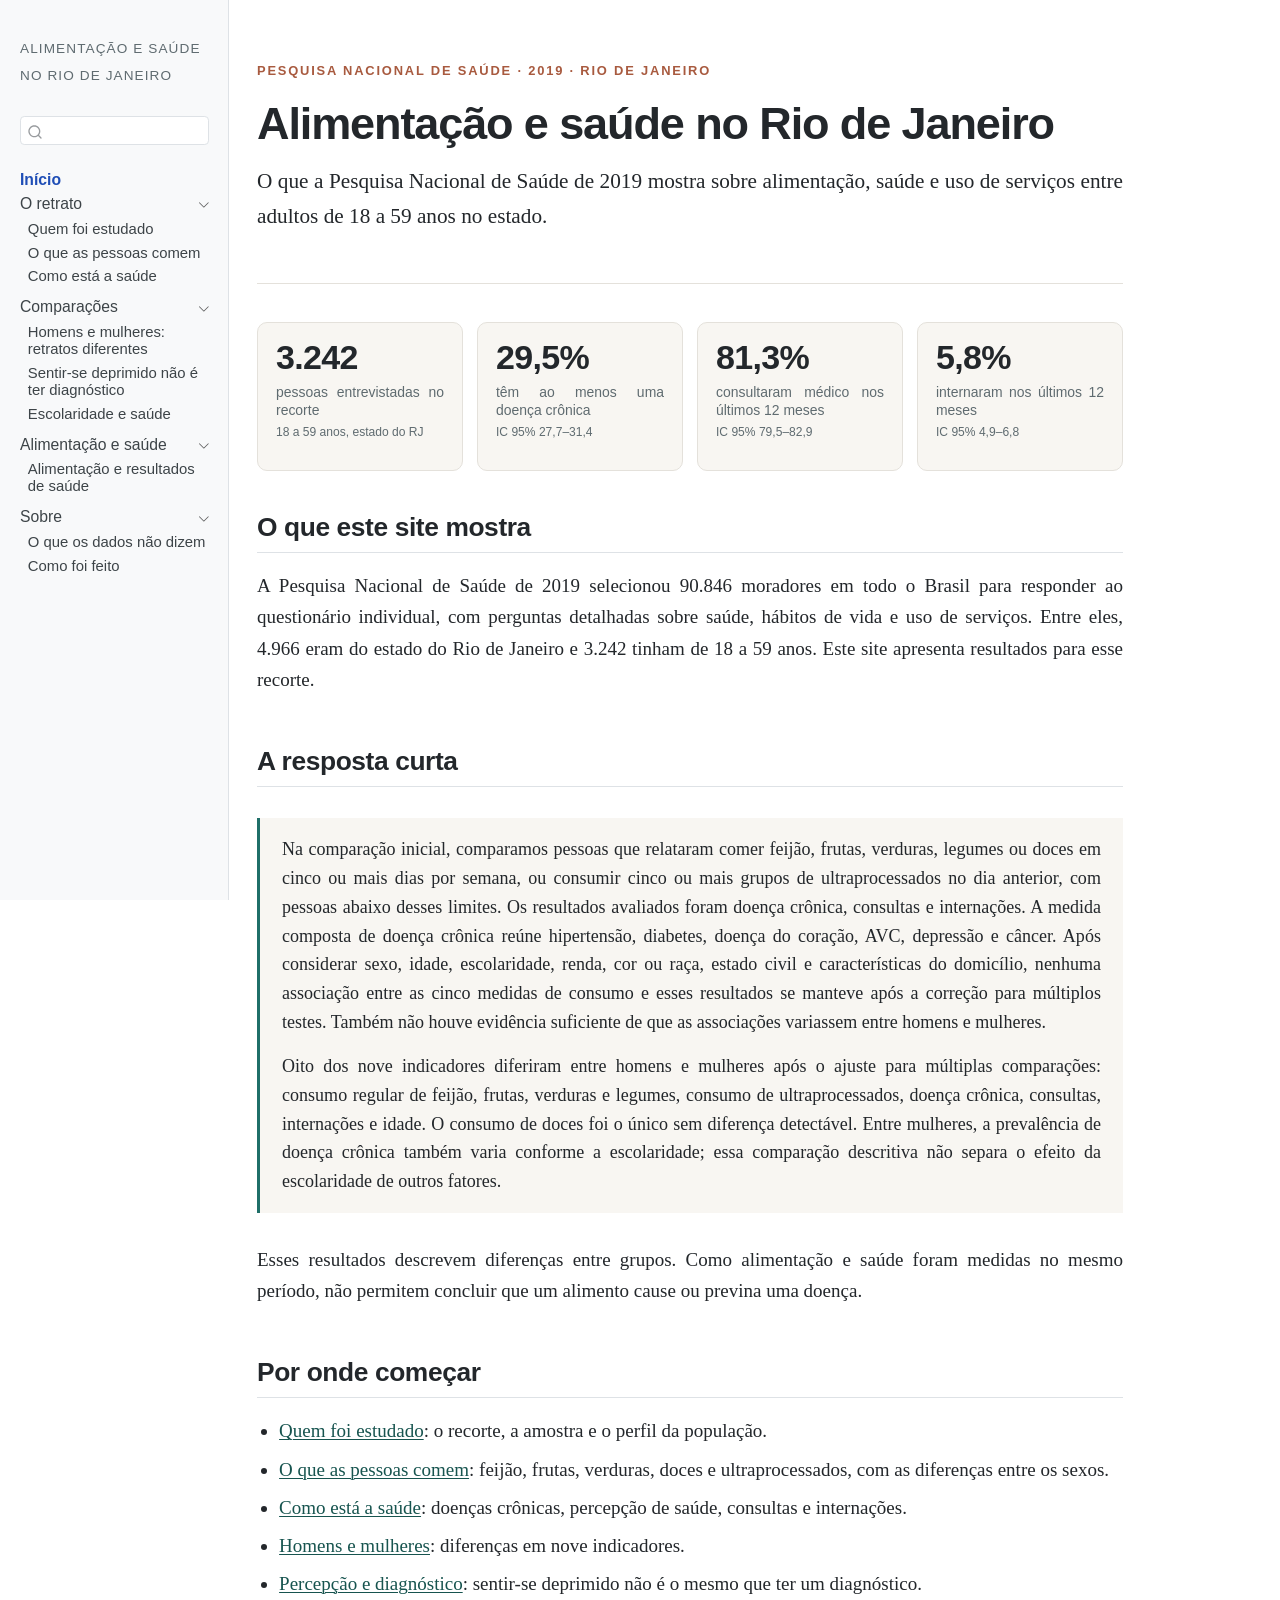
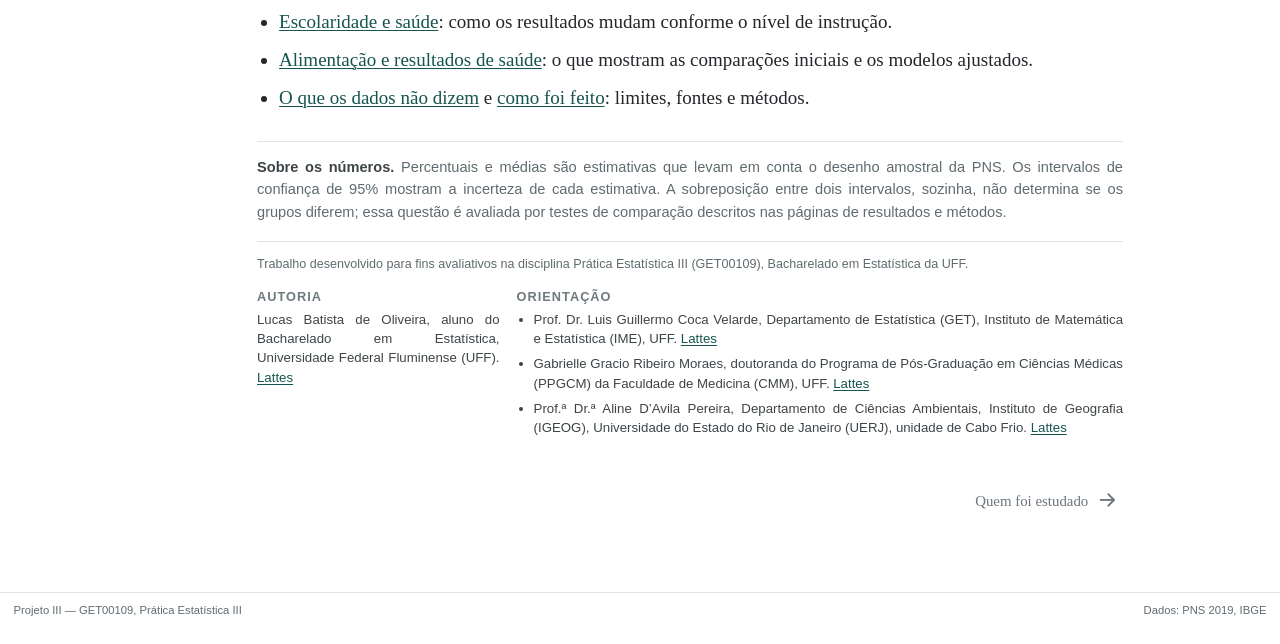
==== commit bda9b659: "Publica ajustes na capa e na apresentação das páginas Move os créditos abaixo da nota da capa, apres" ====
--- a/index.html
+++ b/index.html
@@ -256,25 +256,8 @@
 <p><span class="kicker">Pesquisa Nacional de Saúde · 2019 · Rio de Janeiro</span></p>
 <section id="alimentação-e-saúde-no-rio-de-janeiro" class="level1">
 <h1>Alimentação e saúde no Rio de Janeiro</h1>
-<p><span class="lead">O que a Pesquisa Nacional de Saúde de 2019 mostra sobre alimentação, saúde e uso de serviços entre adultos de 18 a 59 anos no estado. Percentuais e médias são estimativas para essa população, acompanhadas de intervalos de confiança de 95%.</span></p>
+<p><span class="lead">O que a Pesquisa Nacional de Saúde de 2019 mostra sobre alimentação, saúde e uso de serviços entre adultos de 18 a 59 anos no estado.</span></p>
 </section>
-</div>
-<div class="creditos-home">
-<p><span class="creditos-curso">Trabalho desenvolvido para fins avaliativos na disciplina Prática Estatística III (GET00109), Bacharelado em Estatística da UFF.</span></p>
-<div class="creditos-grid">
-<section id="autoria" class="level3 creditos-grupo">
-<h3 class="anchored" data-anchor-id="autoria">Autoria</h3>
-<p>Lucas Batista de Oliveira, aluno do Bacharelado em Estatística, Universidade Federal Fluminense (UFF). <a href="http://lattes.cnpq.br/7212382087349916" aria-label="Currículo Lattes de Lucas Batista de Oliveira">Lattes</a></p>
-</section>
-<section id="orientação" class="level3 creditos-grupo">
-<h3 class="anchored" data-anchor-id="orientação">Orientação</h3>
-<ul>
-<li>Prof.&nbsp;Dr.&nbsp;Luis Guillermo Coca Velarde, Departamento de Estatística (GET), Instituto de Matemática e Estatística (IME), UFF. <a href="http://lattes.cnpq.br/5087016670022826" aria-label="Currículo Lattes de Luis Guillermo Coca Velarde">Lattes</a></li>
-<li>Gabrielle Gracio Ribeiro Moraes, doutoranda do Programa de Pós-Graduação em Ciências Médicas (PPGCM) da Faculdade de Medicina (CMM), UFF. <a href="http://lattes.cnpq.br/1610152976166476" aria-label="Currículo Lattes de Gabrielle Gracio Ribeiro Moraes">Lattes</a></li>
-<li>Prof.ª Dr.ª Aline D’Avila Pereira, Departamento de Ciências Ambientais, Instituto de Geografia (IGEOG), Universidade do Estado do Rio de Janeiro (UERJ), unidade de Cabo Frio. <a href="http://lattes.cnpq.br/5764527420063027" aria-label="Currículo Lattes de Aline D’Avila Pereira">Lattes</a></li>
-</ul>
-</section>
-</div>
 </div>
 <div class="cartoes">
 <div class="cartao">
@@ -293,7 +276,6 @@
 <section id="o-que-este-site-mostra" class="level2">
 <h2 class="anchored" data-anchor-id="o-que-este-site-mostra">O que este site mostra</h2>
 <p>A Pesquisa Nacional de Saúde de 2019 selecionou 90.846 moradores em todo o Brasil para responder ao questionário individual, com perguntas detalhadas sobre saúde, hábitos de vida e uso de serviços. Entre eles, 4.966 eram do estado do Rio de Janeiro e 3.242 tinham de 18 a 59 anos. Este site apresenta resultados para esse recorte.</p>
-<p>As estimativas usam os pesos da amostra para representar os adultos dessa faixa etária no estado, não apenas as pessoas entrevistadas.</p>
 </section>
 <section id="a-resposta-curta" class="level2">
 <h2 class="anchored" data-anchor-id="a-resposta-curta">A resposta curta</h2>
@@ -317,6 +299,23 @@
 </ul>
 <div class="nota">
 <p><strong>Sobre os números.</strong> Percentuais e médias são estimativas que levam em conta o desenho amostral da PNS. Os intervalos de confiança de 95% mostram a incerteza de cada estimativa. A sobreposição entre dois intervalos, sozinha, não determina se os grupos diferem; essa questão é avaliada por testes de comparação descritos nas páginas de resultados e métodos.</p>
+</div>
+<div class="creditos-home">
+<p><span class="creditos-curso">Trabalho desenvolvido para fins avaliativos na disciplina Prática Estatística III (GET00109), Bacharelado em Estatística da UFF.</span></p>
+<div class="creditos-grid">
+<section id="autoria" class="level3 creditos-grupo">
+<h3 class="anchored" data-anchor-id="autoria">Autoria</h3>
+<p>Lucas Batista de Oliveira, aluno do Bacharelado em Estatística, Universidade Federal Fluminense (UFF). <a href="http://lattes.cnpq.br/7212382087349916" aria-label="Currículo Lattes de Lucas Batista de Oliveira">Lattes</a></p>
+</section>
+<section id="orientação" class="level3 creditos-grupo">
+<h3 class="anchored" data-anchor-id="orientação">Orientação</h3>
+<ul>
+<li>Prof.&nbsp;Dr.&nbsp;Luis Guillermo Coca Velarde, Departamento de Estatística (GET), Instituto de Matemática e Estatística (IME), UFF. <a href="http://lattes.cnpq.br/5087016670022826" aria-label="Currículo Lattes de Luis Guillermo Coca Velarde">Lattes</a></li>
+<li>Gabrielle Gracio Ribeiro Moraes, doutoranda do Programa de Pós-Graduação em Ciências Médicas (PPGCM) da Faculdade de Medicina (CMM), UFF. <a href="http://lattes.cnpq.br/1610152976166476" aria-label="Currículo Lattes de Gabrielle Gracio Ribeiro Moraes">Lattes</a></li>
+<li>Prof.ª Dr.ª Aline D’Avila Pereira, Departamento de Ciências Ambientais, Instituto de Geografia (IGEOG), Universidade do Estado do Rio de Janeiro (UERJ), unidade de Cabo Frio. <a href="http://lattes.cnpq.br/5764527420063027" aria-label="Currículo Lattes de Aline D’Avila Pereira">Lattes</a></li>
+</ul>
+</section>
+</div>
 </div>
 
 
--- a/styles.css
+++ b/styles.css
@@ -49,6 +49,15 @@
 
 p { margin-bottom: 0.9rem; }
 
+main.content p,
+main.content li,
+main.content figcaption {
+  text-align: justify;
+  hyphens: auto;
+}
+.creditos-home p,
+.creditos-home li { text-align: left; }
+
 a {
   color: var(--teal-dark);
   text-decoration: underline;
@@ -129,7 +138,8 @@
   gap: 14px;
   margin: 1.8rem 0 2rem;
 }
-.cartoes-sexo .cartoes {
+.cartoes-sexo .cartoes,
+.cartoes-saude .cartoes {
   grid-template-columns: repeat(2, minmax(0, 1fr));
 }
 .cartao {
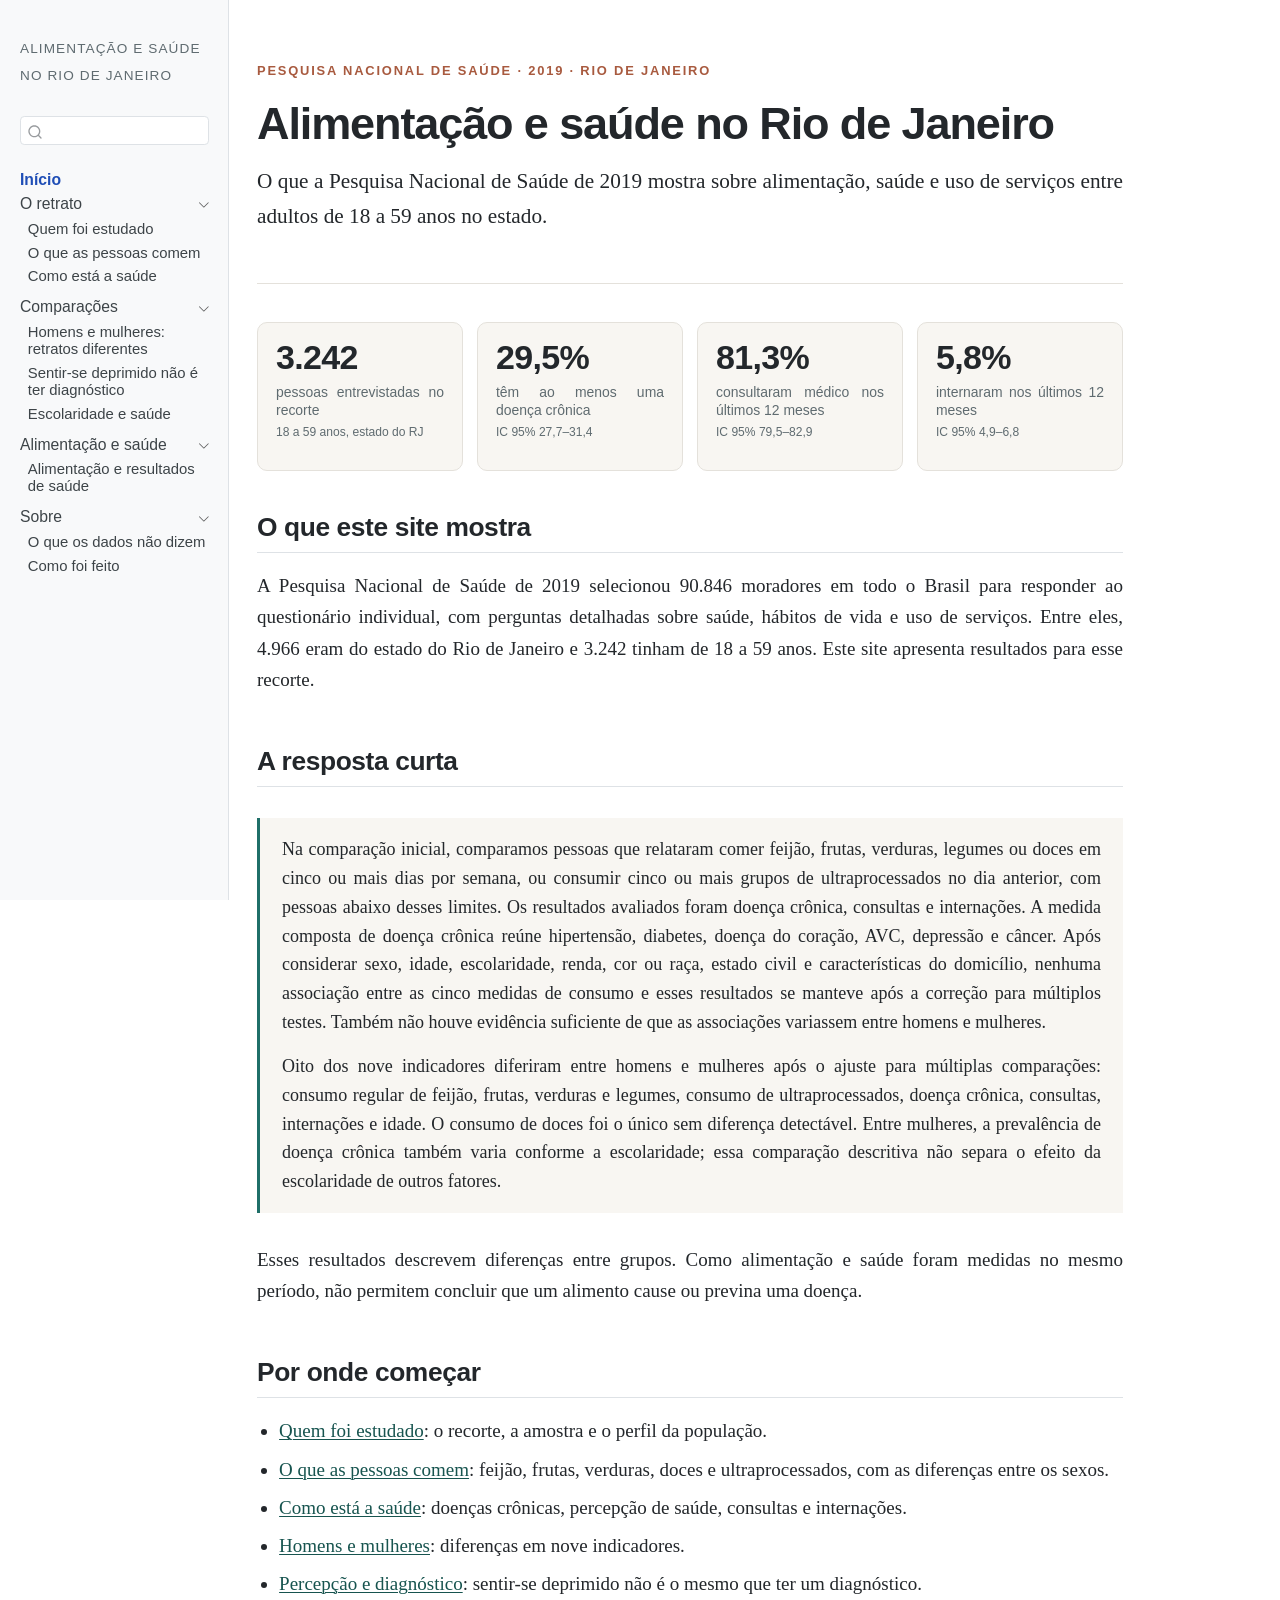
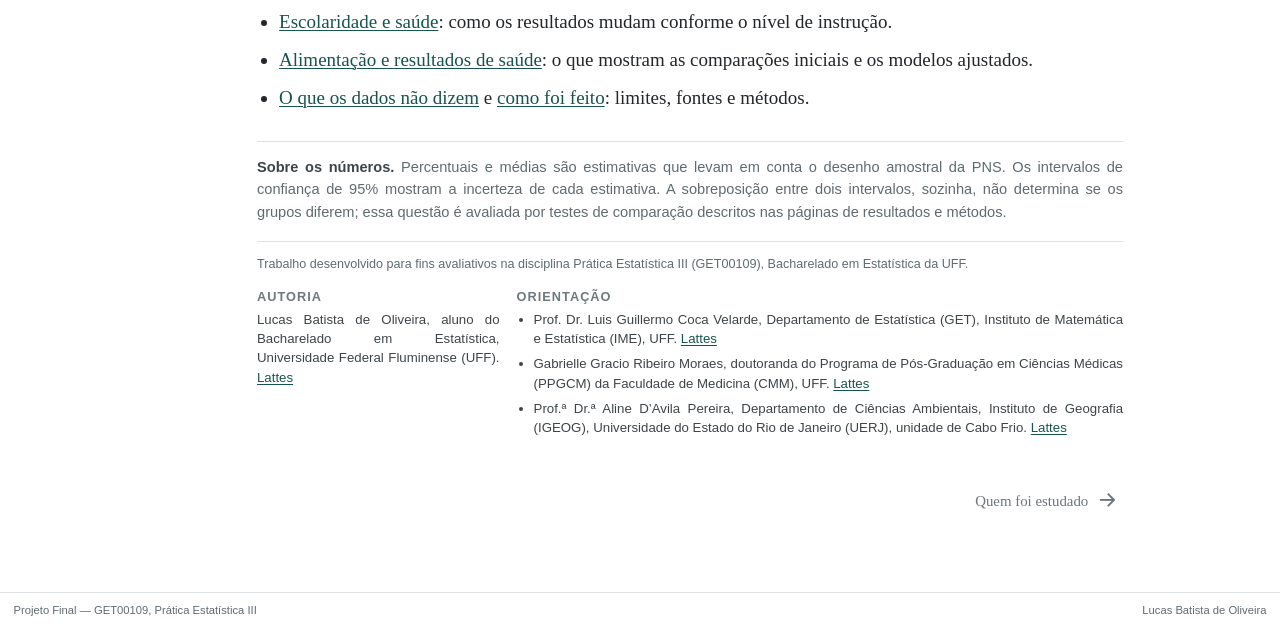
==== commit ddc64d15: "Publica a atualização do rodapé Atualiza todas as páginas HTML com a nova identificação do Projeto F" ====
--- a/index.html
+++ b/index.html
@@ -740,13 +740,13 @@
 <footer class="footer">
   <div class="nav-footer">
     <div class="nav-footer-left">
-<p>Projeto III — GET00109, Prática Estatística III</p>
+<p>Projeto Final — GET00109, Prática Estatística III</p>
 </div>
     <div class="nav-footer-center">
       &nbsp;
     </div>
     <div class="nav-footer-right">
-<p>Dados: PNS 2019, IBGE</p>
+<p>Lucas Batista de Oliveira</p>
 </div>
   </div>
 </footer>
--- a/styles.css
+++ b/styles.css
@@ -278,6 +278,10 @@
   padding: 0.55rem 0.9rem;
 }
 .callout .callout-body { padding: 0.7rem 0.9rem; }
+.callout .callout-body li {
+  text-align: justify;
+  hyphens: auto;
+}
 
 /* Botão de sumário e navegação */
 .sidebar-title { font-size: 0.8rem; letter-spacing: 0.08em; text-transform: uppercase; color: var(--muted); }
